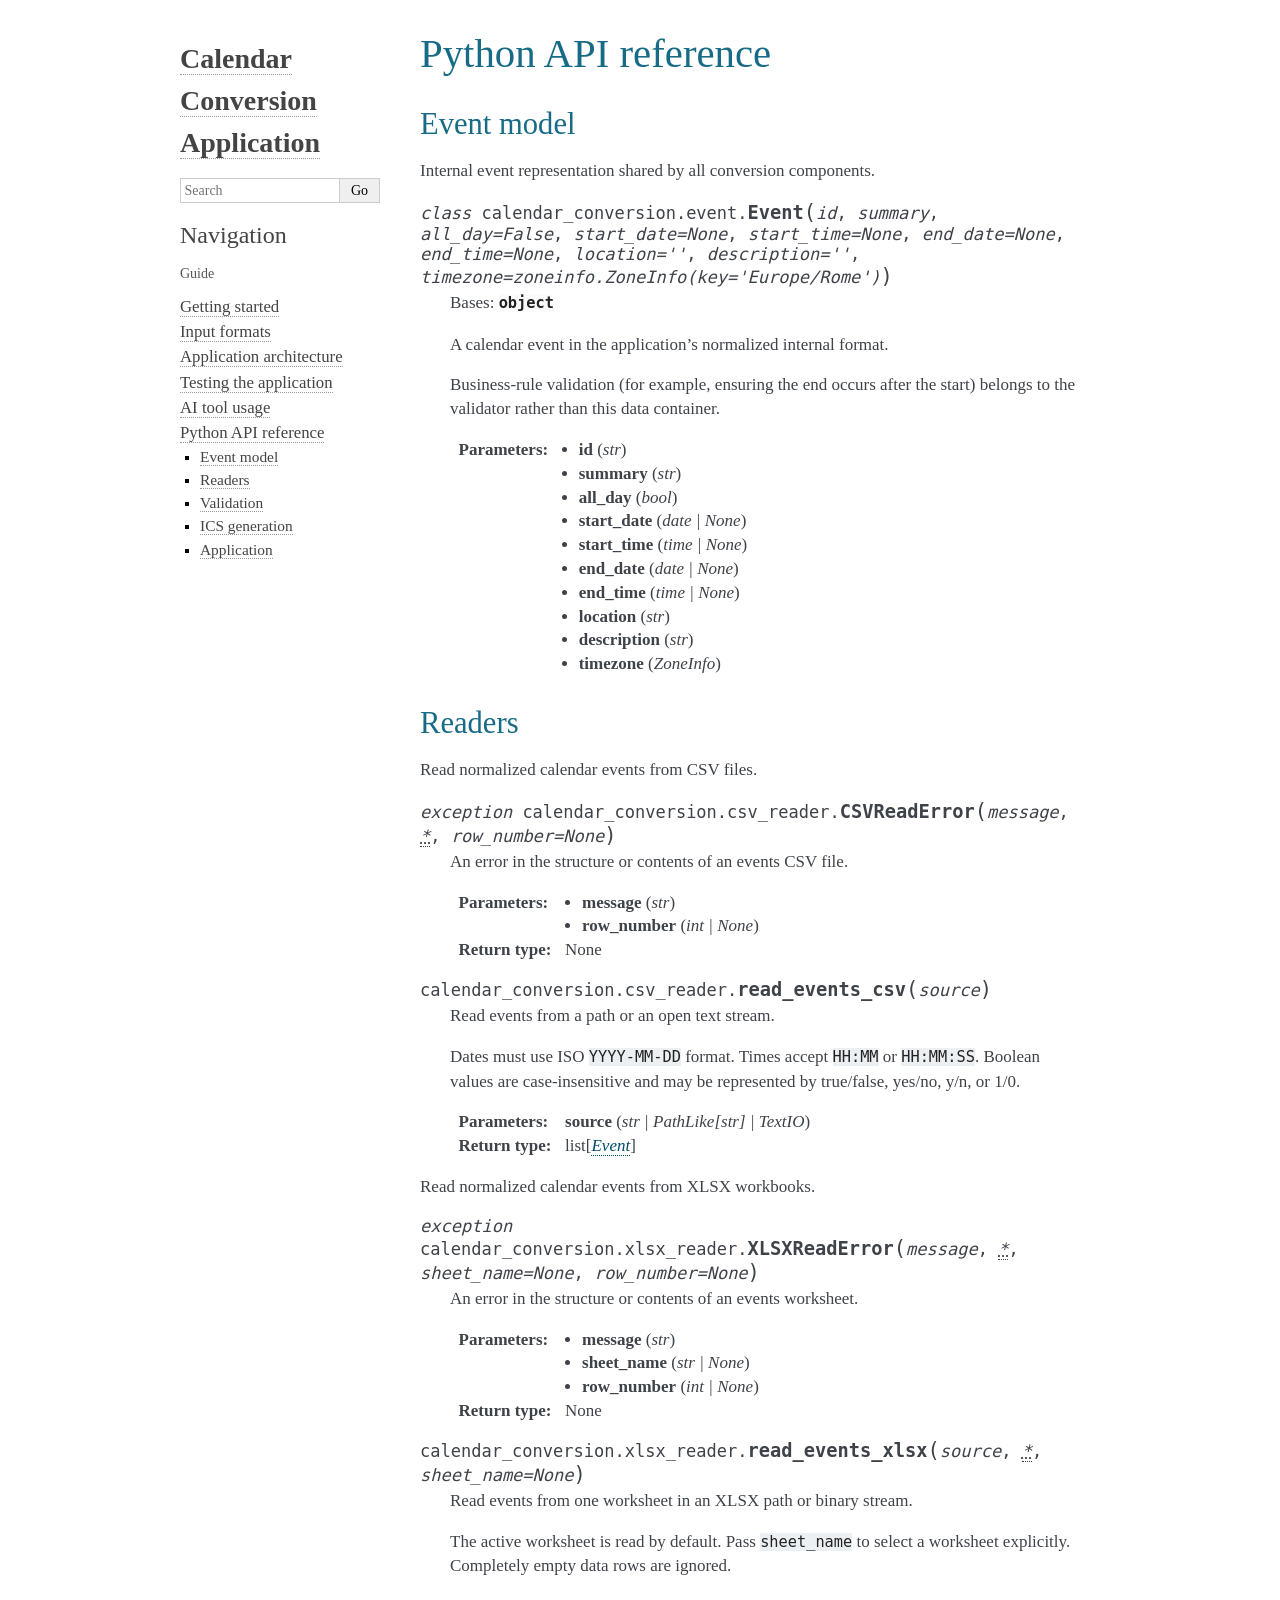
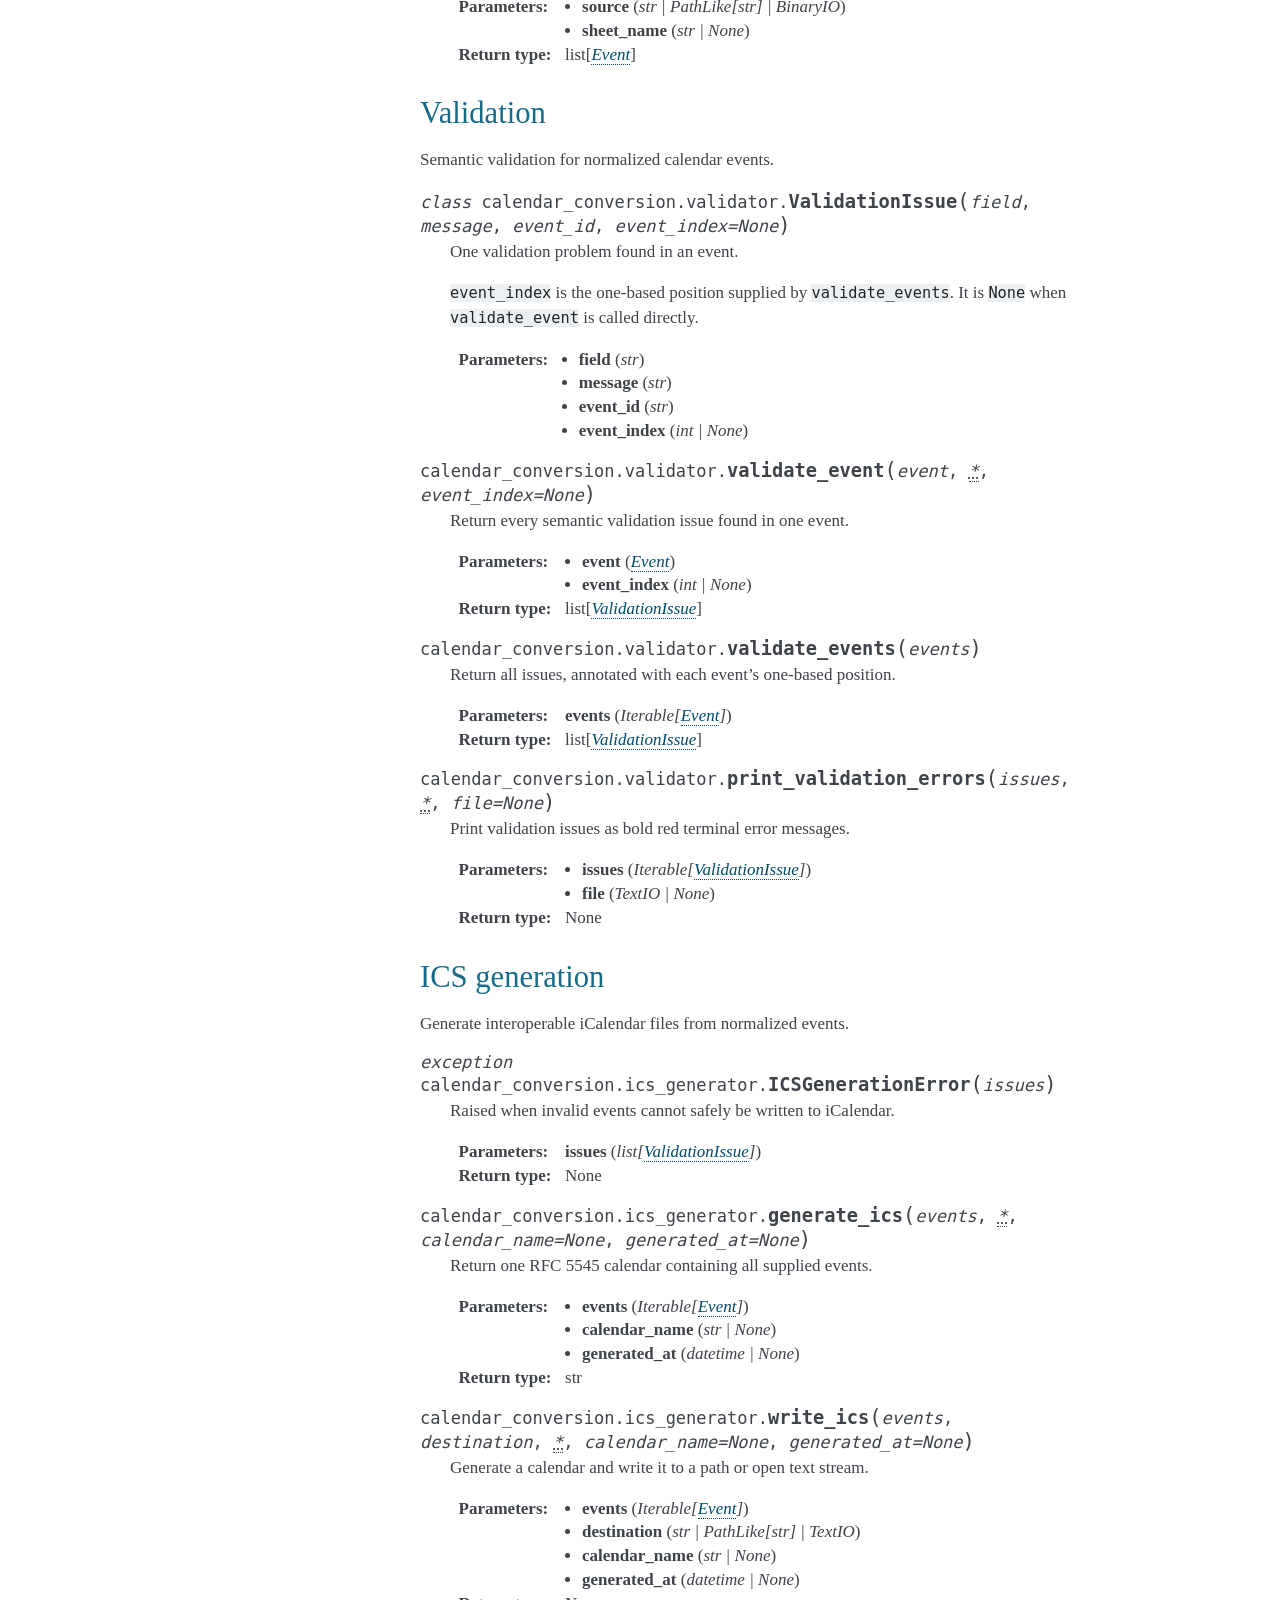
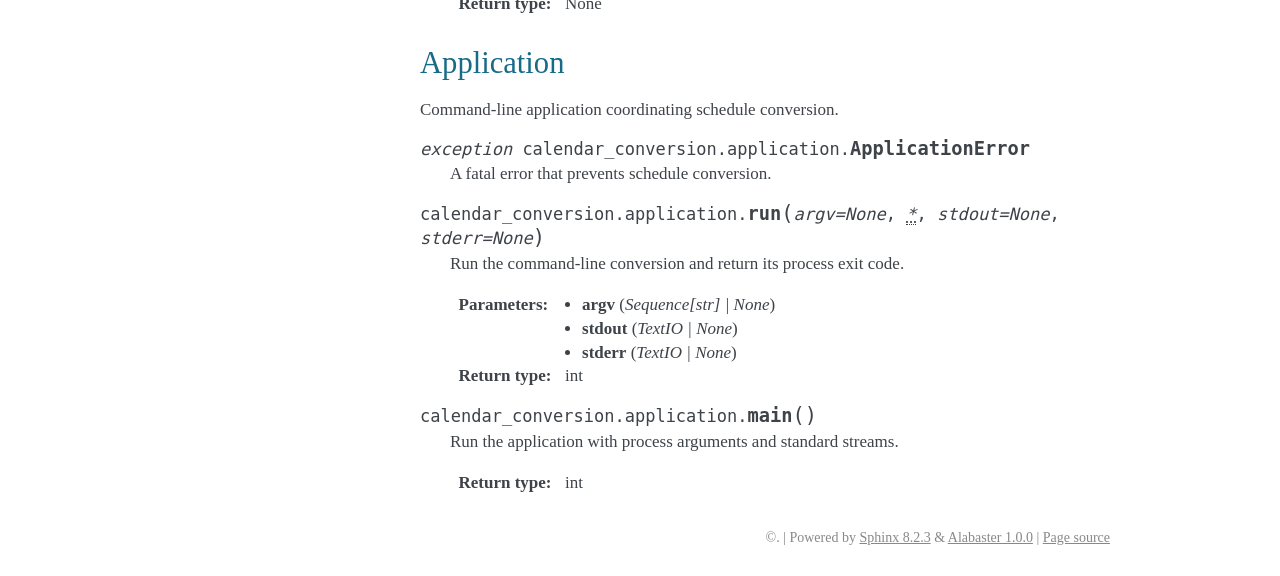
==== docs/api.html @ 34a2f205 "Modified documentation destination" ====
<!DOCTYPE html>

<html lang="en" data-content_root="./">
  <head>
    <meta charset="utf-8" />
    <meta name="viewport" content="width=device-width, initial-scale=1.0" /><meta name="viewport" content="width=device-width, initial-scale=1" />

    <title>Python API reference &#8212; Calendar Conversion Application documentation</title>
    <link rel="stylesheet" type="text/css" href="_static/pygments.css?v=5ecbeea2" />
    <link rel="stylesheet" type="text/css" href="_static/basic.css?v=b08954a9" />
    <link rel="stylesheet" type="text/css" href="_static/alabaster.css?v=27fed22d" />
    <link rel="stylesheet" type="text/css" href="_static/custom.css?v=a40e8749" />
    <script src="_static/documentation_options.js?v=01f34227"></script>
    <script src="_static/doctools.js?v=9bcbadda"></script>
    <script src="_static/sphinx_highlight.js?v=dc90522c"></script>
    <link rel="index" title="Index" href="genindex.html" />
    <link rel="search" title="Search" href="search.html" />
    <link rel="prev" title="AI tool usage" href="ai-usage.html" />
   
  <link rel="stylesheet" href="_static/custom.css" type="text/css" />
  

  
  

  </head><body>
  

    <div class="document">
      <div class="documentwrapper">
        <div class="bodywrapper">
          

          <div class="body" role="main">
            
  <section id="python-api-reference">
<h1>Python API reference<a class="headerlink" href="#python-api-reference" title="Link to this heading">¶</a></h1>
<section id="module-calendar_conversion.event">
<span id="event-model"></span><h2>Event model<a class="headerlink" href="#module-calendar_conversion.event" title="Link to this heading">¶</a></h2>
<p>Internal event representation shared by all conversion components.</p>
<dl class="py class">
<dt class="sig sig-object py" id="calendar_conversion.event.Event">
<em class="property"><span class="k"><span class="pre">class</span></span><span class="w"> </span></em><span class="sig-prename descclassname"><span class="pre">calendar_conversion.event.</span></span><span class="sig-name descname"><span class="pre">Event</span></span><span class="sig-paren">(</span><em class="sig-param"><span class="n"><span class="pre">id</span></span></em>, <em class="sig-param"><span class="n"><span class="pre">summary</span></span></em>, <em class="sig-param"><span class="n"><span class="pre">all_day</span></span><span class="o"><span class="pre">=</span></span><span class="default_value"><span class="pre">False</span></span></em>, <em class="sig-param"><span class="n"><span class="pre">start_date</span></span><span class="o"><span class="pre">=</span></span><span class="default_value"><span class="pre">None</span></span></em>, <em class="sig-param"><span class="n"><span class="pre">start_time</span></span><span class="o"><span class="pre">=</span></span><span class="default_value"><span class="pre">None</span></span></em>, <em class="sig-param"><span class="n"><span class="pre">end_date</span></span><span class="o"><span class="pre">=</span></span><span class="default_value"><span class="pre">None</span></span></em>, <em class="sig-param"><span class="n"><span class="pre">end_time</span></span><span class="o"><span class="pre">=</span></span><span class="default_value"><span class="pre">None</span></span></em>, <em class="sig-param"><span class="n"><span class="pre">location</span></span><span class="o"><span class="pre">=</span></span><span class="default_value"><span class="pre">''</span></span></em>, <em class="sig-param"><span class="n"><span class="pre">description</span></span><span class="o"><span class="pre">=</span></span><span class="default_value"><span class="pre">''</span></span></em>, <em class="sig-param"><span class="n"><span class="pre">timezone</span></span><span class="o"><span class="pre">=</span></span><span class="default_value"><span class="pre">zoneinfo.ZoneInfo(key='Europe/Rome')</span></span></em><span class="sig-paren">)</span><a class="headerlink" href="#calendar_conversion.event.Event" title="Link to this definition">¶</a></dt>
<dd><p>Bases: <code class="xref py py-class docutils literal notranslate"><span class="pre">object</span></code></p>
<p>A calendar event in the application’s normalized internal format.</p>
<p>Business-rule validation (for example, ensuring the end occurs after the
start) belongs to the validator rather than this data container.</p>
<dl class="field-list simple">
<dt class="field-odd">Parameters<span class="colon">:</span></dt>
<dd class="field-odd"><ul class="simple">
<li><p><strong>id</strong> (<em>str</em>)</p></li>
<li><p><strong>summary</strong> (<em>str</em>)</p></li>
<li><p><strong>all_day</strong> (<em>bool</em>)</p></li>
<li><p><strong>start_date</strong> (<em>date</em><em> | </em><em>None</em>)</p></li>
<li><p><strong>start_time</strong> (<em>time</em><em> | </em><em>None</em>)</p></li>
<li><p><strong>end_date</strong> (<em>date</em><em> | </em><em>None</em>)</p></li>
<li><p><strong>end_time</strong> (<em>time</em><em> | </em><em>None</em>)</p></li>
<li><p><strong>location</strong> (<em>str</em>)</p></li>
<li><p><strong>description</strong> (<em>str</em>)</p></li>
<li><p><strong>timezone</strong> (<em>ZoneInfo</em>)</p></li>
</ul>
</dd>
</dl>
</dd></dl>

</section>
<section id="module-calendar_conversion.csv_reader">
<span id="readers"></span><h2>Readers<a class="headerlink" href="#module-calendar_conversion.csv_reader" title="Link to this heading">¶</a></h2>
<p>Read normalized calendar events from CSV files.</p>
<dl class="py exception">
<dt class="sig sig-object py" id="calendar_conversion.csv_reader.CSVReadError">
<em class="property"><span class="k"><span class="pre">exception</span></span><span class="w"> </span></em><span class="sig-prename descclassname"><span class="pre">calendar_conversion.csv_reader.</span></span><span class="sig-name descname"><span class="pre">CSVReadError</span></span><span class="sig-paren">(</span><em class="sig-param"><span class="n"><span class="pre">message</span></span></em>, <em class="sig-param"><span class="keyword-only-separator o"><abbr title="Keyword-only parameters separator (PEP 3102)"><span class="pre">*</span></abbr></span></em>, <em class="sig-param"><span class="n"><span class="pre">row_number</span></span><span class="o"><span class="pre">=</span></span><span class="default_value"><span class="pre">None</span></span></em><span class="sig-paren">)</span><a class="headerlink" href="#calendar_conversion.csv_reader.CSVReadError" title="Link to this definition">¶</a></dt>
<dd><p>An error in the structure or contents of an events CSV file.</p>
<dl class="field-list simple">
<dt class="field-odd">Parameters<span class="colon">:</span></dt>
<dd class="field-odd"><ul class="simple">
<li><p><strong>message</strong> (<em>str</em>)</p></li>
<li><p><strong>row_number</strong> (<em>int</em><em> | </em><em>None</em>)</p></li>
</ul>
</dd>
<dt class="field-even">Return type<span class="colon">:</span></dt>
<dd class="field-even"><p>None</p>
</dd>
</dl>
</dd></dl>

<dl class="py function">
<dt class="sig sig-object py" id="calendar_conversion.csv_reader.read_events_csv">
<span class="sig-prename descclassname"><span class="pre">calendar_conversion.csv_reader.</span></span><span class="sig-name descname"><span class="pre">read_events_csv</span></span><span class="sig-paren">(</span><em class="sig-param"><span class="n"><span class="pre">source</span></span></em><span class="sig-paren">)</span><a class="headerlink" href="#calendar_conversion.csv_reader.read_events_csv" title="Link to this definition">¶</a></dt>
<dd><p>Read events from a path or an open text stream.</p>
<p>Dates must use ISO <code class="docutils literal notranslate"><span class="pre">YYYY-MM-DD</span></code> format. Times accept <code class="docutils literal notranslate"><span class="pre">HH:MM</span></code> or
<code class="docutils literal notranslate"><span class="pre">HH:MM:SS</span></code>. Boolean values are case-insensitive and may be represented
by true/false, yes/no, y/n, or 1/0.</p>
<dl class="field-list simple">
<dt class="field-odd">Parameters<span class="colon">:</span></dt>
<dd class="field-odd"><p><strong>source</strong> (<em>str</em><em> | </em><em>PathLike</em><em>[</em><em>str</em><em>] </em><em>| </em><em>TextIO</em>)</p>
</dd>
<dt class="field-even">Return type<span class="colon">:</span></dt>
<dd class="field-even"><p>list[<a class="reference internal" href="#calendar_conversion.event.Event" title="calendar_conversion.event.Event"><em>Event</em></a>]</p>
</dd>
</dl>
</dd></dl>

<p id="module-calendar_conversion.xlsx_reader">Read normalized calendar events from XLSX workbooks.</p>
<dl class="py exception">
<dt class="sig sig-object py" id="calendar_conversion.xlsx_reader.XLSXReadError">
<em class="property"><span class="k"><span class="pre">exception</span></span><span class="w"> </span></em><span class="sig-prename descclassname"><span class="pre">calendar_conversion.xlsx_reader.</span></span><span class="sig-name descname"><span class="pre">XLSXReadError</span></span><span class="sig-paren">(</span><em class="sig-param"><span class="n"><span class="pre">message</span></span></em>, <em class="sig-param"><span class="keyword-only-separator o"><abbr title="Keyword-only parameters separator (PEP 3102)"><span class="pre">*</span></abbr></span></em>, <em class="sig-param"><span class="n"><span class="pre">sheet_name</span></span><span class="o"><span class="pre">=</span></span><span class="default_value"><span class="pre">None</span></span></em>, <em class="sig-param"><span class="n"><span class="pre">row_number</span></span><span class="o"><span class="pre">=</span></span><span class="default_value"><span class="pre">None</span></span></em><span class="sig-paren">)</span><a class="headerlink" href="#calendar_conversion.xlsx_reader.XLSXReadError" title="Link to this definition">¶</a></dt>
<dd><p>An error in the structure or contents of an events worksheet.</p>
<dl class="field-list simple">
<dt class="field-odd">Parameters<span class="colon">:</span></dt>
<dd class="field-odd"><ul class="simple">
<li><p><strong>message</strong> (<em>str</em>)</p></li>
<li><p><strong>sheet_name</strong> (<em>str</em><em> | </em><em>None</em>)</p></li>
<li><p><strong>row_number</strong> (<em>int</em><em> | </em><em>None</em>)</p></li>
</ul>
</dd>
<dt class="field-even">Return type<span class="colon">:</span></dt>
<dd class="field-even"><p>None</p>
</dd>
</dl>
</dd></dl>

<dl class="py function">
<dt class="sig sig-object py" id="calendar_conversion.xlsx_reader.read_events_xlsx">
<span class="sig-prename descclassname"><span class="pre">calendar_conversion.xlsx_reader.</span></span><span class="sig-name descname"><span class="pre">read_events_xlsx</span></span><span class="sig-paren">(</span><em class="sig-param"><span class="n"><span class="pre">source</span></span></em>, <em class="sig-param"><span class="keyword-only-separator o"><abbr title="Keyword-only parameters separator (PEP 3102)"><span class="pre">*</span></abbr></span></em>, <em class="sig-param"><span class="n"><span class="pre">sheet_name</span></span><span class="o"><span class="pre">=</span></span><span class="default_value"><span class="pre">None</span></span></em><span class="sig-paren">)</span><a class="headerlink" href="#calendar_conversion.xlsx_reader.read_events_xlsx" title="Link to this definition">¶</a></dt>
<dd><p>Read events from one worksheet in an XLSX path or binary stream.</p>
<p>The active worksheet is read by default. Pass <code class="docutils literal notranslate"><span class="pre">sheet_name</span></code> to select a
worksheet explicitly. Completely empty data rows are ignored.</p>
<dl class="field-list simple">
<dt class="field-odd">Parameters<span class="colon">:</span></dt>
<dd class="field-odd"><ul class="simple">
<li><p><strong>source</strong> (<em>str</em><em> | </em><em>PathLike</em><em>[</em><em>str</em><em>] </em><em>| </em><em>BinaryIO</em>)</p></li>
<li><p><strong>sheet_name</strong> (<em>str</em><em> | </em><em>None</em>)</p></li>
</ul>
</dd>
<dt class="field-even">Return type<span class="colon">:</span></dt>
<dd class="field-even"><p>list[<a class="reference internal" href="#calendar_conversion.event.Event" title="calendar_conversion.event.Event"><em>Event</em></a>]</p>
</dd>
</dl>
</dd></dl>

</section>
<section id="module-calendar_conversion.validator">
<span id="validation"></span><h2>Validation<a class="headerlink" href="#module-calendar_conversion.validator" title="Link to this heading">¶</a></h2>
<p>Semantic validation for normalized calendar events.</p>
<dl class="py class">
<dt class="sig sig-object py" id="calendar_conversion.validator.ValidationIssue">
<em class="property"><span class="k"><span class="pre">class</span></span><span class="w"> </span></em><span class="sig-prename descclassname"><span class="pre">calendar_conversion.validator.</span></span><span class="sig-name descname"><span class="pre">ValidationIssue</span></span><span class="sig-paren">(</span><em class="sig-param"><span class="n"><span class="pre">field</span></span></em>, <em class="sig-param"><span class="n"><span class="pre">message</span></span></em>, <em class="sig-param"><span class="n"><span class="pre">event_id</span></span></em>, <em class="sig-param"><span class="n"><span class="pre">event_index</span></span><span class="o"><span class="pre">=</span></span><span class="default_value"><span class="pre">None</span></span></em><span class="sig-paren">)</span><a class="headerlink" href="#calendar_conversion.validator.ValidationIssue" title="Link to this definition">¶</a></dt>
<dd><p>One validation problem found in an event.</p>
<p><code class="docutils literal notranslate"><span class="pre">event_index</span></code> is the one-based position supplied by <code class="docutils literal notranslate"><span class="pre">validate_events</span></code>.
It is <code class="docutils literal notranslate"><span class="pre">None</span></code> when <code class="docutils literal notranslate"><span class="pre">validate_event</span></code> is called directly.</p>
<dl class="field-list simple">
<dt class="field-odd">Parameters<span class="colon">:</span></dt>
<dd class="field-odd"><ul class="simple">
<li><p><strong>field</strong> (<em>str</em>)</p></li>
<li><p><strong>message</strong> (<em>str</em>)</p></li>
<li><p><strong>event_id</strong> (<em>str</em>)</p></li>
<li><p><strong>event_index</strong> (<em>int</em><em> | </em><em>None</em>)</p></li>
</ul>
</dd>
</dl>
</dd></dl>

<dl class="py function">
<dt class="sig sig-object py" id="calendar_conversion.validator.validate_event">
<span class="sig-prename descclassname"><span class="pre">calendar_conversion.validator.</span></span><span class="sig-name descname"><span class="pre">validate_event</span></span><span class="sig-paren">(</span><em class="sig-param"><span class="n"><span class="pre">event</span></span></em>, <em class="sig-param"><span class="keyword-only-separator o"><abbr title="Keyword-only parameters separator (PEP 3102)"><span class="pre">*</span></abbr></span></em>, <em class="sig-param"><span class="n"><span class="pre">event_index</span></span><span class="o"><span class="pre">=</span></span><span class="default_value"><span class="pre">None</span></span></em><span class="sig-paren">)</span><a class="headerlink" href="#calendar_conversion.validator.validate_event" title="Link to this definition">¶</a></dt>
<dd><p>Return every semantic validation issue found in one event.</p>
<dl class="field-list simple">
<dt class="field-odd">Parameters<span class="colon">:</span></dt>
<dd class="field-odd"><ul class="simple">
<li><p><strong>event</strong> (<a class="reference internal" href="#calendar_conversion.event.Event" title="calendar_conversion.event.Event"><em>Event</em></a>)</p></li>
<li><p><strong>event_index</strong> (<em>int</em><em> | </em><em>None</em>)</p></li>
</ul>
</dd>
<dt class="field-even">Return type<span class="colon">:</span></dt>
<dd class="field-even"><p>list[<a class="reference internal" href="#calendar_conversion.validator.ValidationIssue" title="calendar_conversion.validator.ValidationIssue"><em>ValidationIssue</em></a>]</p>
</dd>
</dl>
</dd></dl>

<dl class="py function">
<dt class="sig sig-object py" id="calendar_conversion.validator.validate_events">
<span class="sig-prename descclassname"><span class="pre">calendar_conversion.validator.</span></span><span class="sig-name descname"><span class="pre">validate_events</span></span><span class="sig-paren">(</span><em class="sig-param"><span class="n"><span class="pre">events</span></span></em><span class="sig-paren">)</span><a class="headerlink" href="#calendar_conversion.validator.validate_events" title="Link to this definition">¶</a></dt>
<dd><p>Return all issues, annotated with each event’s one-based position.</p>
<dl class="field-list simple">
<dt class="field-odd">Parameters<span class="colon">:</span></dt>
<dd class="field-odd"><p><strong>events</strong> (<em>Iterable</em><em>[</em><a class="reference internal" href="#calendar_conversion.event.Event" title="calendar_conversion.event.Event"><em>Event</em></a><em>]</em>)</p>
</dd>
<dt class="field-even">Return type<span class="colon">:</span></dt>
<dd class="field-even"><p>list[<a class="reference internal" href="#calendar_conversion.validator.ValidationIssue" title="calendar_conversion.validator.ValidationIssue"><em>ValidationIssue</em></a>]</p>
</dd>
</dl>
</dd></dl>

<dl class="py function">
<dt class="sig sig-object py" id="calendar_conversion.validator.print_validation_errors">
<span class="sig-prename descclassname"><span class="pre">calendar_conversion.validator.</span></span><span class="sig-name descname"><span class="pre">print_validation_errors</span></span><span class="sig-paren">(</span><em class="sig-param"><span class="n"><span class="pre">issues</span></span></em>, <em class="sig-param"><span class="keyword-only-separator o"><abbr title="Keyword-only parameters separator (PEP 3102)"><span class="pre">*</span></abbr></span></em>, <em class="sig-param"><span class="n"><span class="pre">file</span></span><span class="o"><span class="pre">=</span></span><span class="default_value"><span class="pre">None</span></span></em><span class="sig-paren">)</span><a class="headerlink" href="#calendar_conversion.validator.print_validation_errors" title="Link to this definition">¶</a></dt>
<dd><p>Print validation issues as bold red terminal error messages.</p>
<dl class="field-list simple">
<dt class="field-odd">Parameters<span class="colon">:</span></dt>
<dd class="field-odd"><ul class="simple">
<li><p><strong>issues</strong> (<em>Iterable</em><em>[</em><a class="reference internal" href="#calendar_conversion.validator.ValidationIssue" title="calendar_conversion.validator.ValidationIssue"><em>ValidationIssue</em></a><em>]</em>)</p></li>
<li><p><strong>file</strong> (<em>TextIO</em><em> | </em><em>None</em>)</p></li>
</ul>
</dd>
<dt class="field-even">Return type<span class="colon">:</span></dt>
<dd class="field-even"><p>None</p>
</dd>
</dl>
</dd></dl>

</section>
<section id="module-calendar_conversion.ics_generator">
<span id="ics-generation"></span><h2>ICS generation<a class="headerlink" href="#module-calendar_conversion.ics_generator" title="Link to this heading">¶</a></h2>
<p>Generate interoperable iCalendar files from normalized events.</p>
<dl class="py exception">
<dt class="sig sig-object py" id="calendar_conversion.ics_generator.ICSGenerationError">
<em class="property"><span class="k"><span class="pre">exception</span></span><span class="w"> </span></em><span class="sig-prename descclassname"><span class="pre">calendar_conversion.ics_generator.</span></span><span class="sig-name descname"><span class="pre">ICSGenerationError</span></span><span class="sig-paren">(</span><em class="sig-param"><span class="n"><span class="pre">issues</span></span></em><span class="sig-paren">)</span><a class="headerlink" href="#calendar_conversion.ics_generator.ICSGenerationError" title="Link to this definition">¶</a></dt>
<dd><p>Raised when invalid events cannot safely be written to iCalendar.</p>
<dl class="field-list simple">
<dt class="field-odd">Parameters<span class="colon">:</span></dt>
<dd class="field-odd"><p><strong>issues</strong> (<em>list</em><em>[</em><a class="reference internal" href="#calendar_conversion.validator.ValidationIssue" title="calendar_conversion.validator.ValidationIssue"><em>ValidationIssue</em></a><em>]</em>)</p>
</dd>
<dt class="field-even">Return type<span class="colon">:</span></dt>
<dd class="field-even"><p>None</p>
</dd>
</dl>
</dd></dl>

<dl class="py function">
<dt class="sig sig-object py" id="calendar_conversion.ics_generator.generate_ics">
<span class="sig-prename descclassname"><span class="pre">calendar_conversion.ics_generator.</span></span><span class="sig-name descname"><span class="pre">generate_ics</span></span><span class="sig-paren">(</span><em class="sig-param"><span class="n"><span class="pre">events</span></span></em>, <em class="sig-param"><span class="keyword-only-separator o"><abbr title="Keyword-only parameters separator (PEP 3102)"><span class="pre">*</span></abbr></span></em>, <em class="sig-param"><span class="n"><span class="pre">calendar_name</span></span><span class="o"><span class="pre">=</span></span><span class="default_value"><span class="pre">None</span></span></em>, <em class="sig-param"><span class="n"><span class="pre">generated_at</span></span><span class="o"><span class="pre">=</span></span><span class="default_value"><span class="pre">None</span></span></em><span class="sig-paren">)</span><a class="headerlink" href="#calendar_conversion.ics_generator.generate_ics" title="Link to this definition">¶</a></dt>
<dd><p>Return one RFC 5545 calendar containing all supplied events.</p>
<dl class="field-list simple">
<dt class="field-odd">Parameters<span class="colon">:</span></dt>
<dd class="field-odd"><ul class="simple">
<li><p><strong>events</strong> (<em>Iterable</em><em>[</em><a class="reference internal" href="#calendar_conversion.event.Event" title="calendar_conversion.event.Event"><em>Event</em></a><em>]</em>)</p></li>
<li><p><strong>calendar_name</strong> (<em>str</em><em> | </em><em>None</em>)</p></li>
<li><p><strong>generated_at</strong> (<em>datetime</em><em> | </em><em>None</em>)</p></li>
</ul>
</dd>
<dt class="field-even">Return type<span class="colon">:</span></dt>
<dd class="field-even"><p>str</p>
</dd>
</dl>
</dd></dl>

<dl class="py function">
<dt class="sig sig-object py" id="calendar_conversion.ics_generator.write_ics">
<span class="sig-prename descclassname"><span class="pre">calendar_conversion.ics_generator.</span></span><span class="sig-name descname"><span class="pre">write_ics</span></span><span class="sig-paren">(</span><em class="sig-param"><span class="n"><span class="pre">events</span></span></em>, <em class="sig-param"><span class="n"><span class="pre">destination</span></span></em>, <em class="sig-param"><span class="keyword-only-separator o"><abbr title="Keyword-only parameters separator (PEP 3102)"><span class="pre">*</span></abbr></span></em>, <em class="sig-param"><span class="n"><span class="pre">calendar_name</span></span><span class="o"><span class="pre">=</span></span><span class="default_value"><span class="pre">None</span></span></em>, <em class="sig-param"><span class="n"><span class="pre">generated_at</span></span><span class="o"><span class="pre">=</span></span><span class="default_value"><span class="pre">None</span></span></em><span class="sig-paren">)</span><a class="headerlink" href="#calendar_conversion.ics_generator.write_ics" title="Link to this definition">¶</a></dt>
<dd><p>Generate a calendar and write it to a path or open text stream.</p>
<dl class="field-list simple">
<dt class="field-odd">Parameters<span class="colon">:</span></dt>
<dd class="field-odd"><ul class="simple">
<li><p><strong>events</strong> (<em>Iterable</em><em>[</em><a class="reference internal" href="#calendar_conversion.event.Event" title="calendar_conversion.event.Event"><em>Event</em></a><em>]</em>)</p></li>
<li><p><strong>destination</strong> (<em>str</em><em> | </em><em>PathLike</em><em>[</em><em>str</em><em>] </em><em>| </em><em>TextIO</em>)</p></li>
<li><p><strong>calendar_name</strong> (<em>str</em><em> | </em><em>None</em>)</p></li>
<li><p><strong>generated_at</strong> (<em>datetime</em><em> | </em><em>None</em>)</p></li>
</ul>
</dd>
<dt class="field-even">Return type<span class="colon">:</span></dt>
<dd class="field-even"><p>None</p>
</dd>
</dl>
</dd></dl>

</section>
<section id="module-calendar_conversion.application">
<span id="application"></span><h2>Application<a class="headerlink" href="#module-calendar_conversion.application" title="Link to this heading">¶</a></h2>
<p>Command-line application coordinating schedule conversion.</p>
<dl class="py exception">
<dt class="sig sig-object py" id="calendar_conversion.application.ApplicationError">
<em class="property"><span class="k"><span class="pre">exception</span></span><span class="w"> </span></em><span class="sig-prename descclassname"><span class="pre">calendar_conversion.application.</span></span><span class="sig-name descname"><span class="pre">ApplicationError</span></span><a class="headerlink" href="#calendar_conversion.application.ApplicationError" title="Link to this definition">¶</a></dt>
<dd><p>A fatal error that prevents schedule conversion.</p>
</dd></dl>

<dl class="py function">
<dt class="sig sig-object py" id="calendar_conversion.application.run">
<span class="sig-prename descclassname"><span class="pre">calendar_conversion.application.</span></span><span class="sig-name descname"><span class="pre">run</span></span><span class="sig-paren">(</span><em class="sig-param"><span class="n"><span class="pre">argv</span></span><span class="o"><span class="pre">=</span></span><span class="default_value"><span class="pre">None</span></span></em>, <em class="sig-param"><span class="keyword-only-separator o"><abbr title="Keyword-only parameters separator (PEP 3102)"><span class="pre">*</span></abbr></span></em>, <em class="sig-param"><span class="n"><span class="pre">stdout</span></span><span class="o"><span class="pre">=</span></span><span class="default_value"><span class="pre">None</span></span></em>, <em class="sig-param"><span class="n"><span class="pre">stderr</span></span><span class="o"><span class="pre">=</span></span><span class="default_value"><span class="pre">None</span></span></em><span class="sig-paren">)</span><a class="headerlink" href="#calendar_conversion.application.run" title="Link to this definition">¶</a></dt>
<dd><p>Run the command-line conversion and return its process exit code.</p>
<dl class="field-list simple">
<dt class="field-odd">Parameters<span class="colon">:</span></dt>
<dd class="field-odd"><ul class="simple">
<li><p><strong>argv</strong> (<em>Sequence</em><em>[</em><em>str</em><em>] </em><em>| </em><em>None</em>)</p></li>
<li><p><strong>stdout</strong> (<em>TextIO</em><em> | </em><em>None</em>)</p></li>
<li><p><strong>stderr</strong> (<em>TextIO</em><em> | </em><em>None</em>)</p></li>
</ul>
</dd>
<dt class="field-even">Return type<span class="colon">:</span></dt>
<dd class="field-even"><p>int</p>
</dd>
</dl>
</dd></dl>

<dl class="py function">
<dt class="sig sig-object py" id="calendar_conversion.application.main">
<span class="sig-prename descclassname"><span class="pre">calendar_conversion.application.</span></span><span class="sig-name descname"><span class="pre">main</span></span><span class="sig-paren">(</span><span class="sig-paren">)</span><a class="headerlink" href="#calendar_conversion.application.main" title="Link to this definition">¶</a></dt>
<dd><p>Run the application with process arguments and standard streams.</p>
<dl class="field-list simple">
<dt class="field-odd">Return type<span class="colon">:</span></dt>
<dd class="field-odd"><p>int</p>
</dd>
</dl>
</dd></dl>

</section>
</section>


          </div>
          
        </div>
      </div>
      <div class="sphinxsidebar" role="navigation" aria-label="Main">
        <div class="sphinxsidebarwrapper">
<h1 class="logo"><a href="index.html">Calendar Conversion Application</a></h1>









<search id="searchbox" style="display: none" role="search">
    <div class="searchformwrapper">
    <form class="search" action="search.html" method="get">
      <input type="text" name="q" aria-labelledby="searchlabel" autocomplete="off" autocorrect="off" autocapitalize="off" spellcheck="false" placeholder="Search"/>
      <input type="submit" value="Go" />
    </form>
    </div>
</search>
<script>document.getElementById('searchbox').style.display = "block"</script><h3>Navigation</h3>
<p class="caption" role="heading"><span class="caption-text">Guide</span></p>
<ul class="current">
<li class="toctree-l1"><a class="reference internal" href="getting-started.html">Getting started</a></li>
<li class="toctree-l1"><a class="reference internal" href="input-format.html">Input formats</a></li>
<li class="toctree-l1"><a class="reference internal" href="architecture.html">Application architecture</a></li>
<li class="toctree-l1"><a class="reference internal" href="testing.html">Testing the application</a></li>
<li class="toctree-l1"><a class="reference internal" href="ai-usage.html">AI tool usage</a></li>
<li class="toctree-l1 current"><a class="current reference internal" href="#">Python API reference</a><ul>
<li class="toctree-l2"><a class="reference internal" href="#module-calendar_conversion.event">Event model</a></li>
<li class="toctree-l2"><a class="reference internal" href="#module-calendar_conversion.csv_reader">Readers</a></li>
<li class="toctree-l2"><a class="reference internal" href="#module-calendar_conversion.validator">Validation</a></li>
<li class="toctree-l2"><a class="reference internal" href="#module-calendar_conversion.ics_generator">ICS generation</a></li>
<li class="toctree-l2"><a class="reference internal" href="#module-calendar_conversion.application">Application</a></li>
</ul>
</li>
</ul>

<div class="relations">
<h3>Related Topics</h3>
<ul>
  <li><a href="index.html">Documentation overview</a><ul>
      <li>Previous: <a href="ai-usage.html" title="previous chapter">AI tool usage</a></li>
  </ul></li>
</ul>
</div>








        </div>
      </div>
      <div class="clearer"></div>
    </div>
    <div class="footer">
      &#169;.
      
      |
      Powered by <a href="https://www.sphinx-doc.org/">Sphinx 8.2.3</a>
      &amp; <a href="https://alabaster.readthedocs.io">Alabaster 1.0.0</a>
      
      |
      <a href="_sources/api.rst.txt"
          rel="nofollow">Page source</a>
    </div>

    

    
  </body>
</html>
---- docs/_static/pygments.css ----
pre { line-height: 125%; }
td.linenos .normal { color: inherit; background-color: transparent; padding-left: 5px; padding-right: 5px; }
span.linenos { color: inherit; background-color: transparent; padding-left: 5px; padding-right: 5px; }
td.linenos .special { color: #000000; background-color: #ffffc0; padding-left: 5px; padding-right: 5px; }
span.linenos.special { color: #000000; background-color: #ffffc0; padding-left: 5px; padding-right: 5px; }
.highlight .hll { background-color: #ffffcc }
.highlight { background: #f8f8f8; }
.highlight .c { color: #8F5902; font-style: italic } /* Comment */
.highlight .err { color: #A40000; border: 1px solid #EF2929 } /* Error */
.highlight .g { color: #000 } /* Generic */
.highlight .k { color: #004461; font-weight: bold } /* Keyword */
.highlight .l { color: #000 } /* Literal */
.highlight .n { color: #000 } /* Name */
.highlight .o { color: #582800 } /* Operator */
.highlight .x { color: #000 } /* Other */
.highlight .p { color: #000; font-weight: bold } /* Punctuation */
.highlight .ch { color: #8F5902; font-style: italic } /* Comment.Hashbang */
.highlight .cm { color: #8F5902; font-style: italic } /* Comment.Multiline */
.highlight .cp { color: #8F5902 } /* Comment.Preproc */
.highlight .cpf { color: #8F5902; font-style: italic } /* Comment.PreprocFile */
.highlight .c1 { color: #8F5902; font-style: italic } /* Comment.Single */
.highlight .cs { color: #8F5902; font-style: italic } /* Comment.Special */
.highlight .gd { color: #A40000 } /* Generic.Deleted */
.highlight .ge { color: #000; font-style: italic } /* Generic.Emph */
.highlight .ges { color: #000 } /* Generic.EmphStrong */
.highlight .gr { color: #EF2929 } /* Generic.Error */
.highlight .gh { color: #000080; font-weight: bold } /* Generic.Heading */
.highlight .gi { color: #00A000 } /* Generic.Inserted */
.highlight .go { color: #888 } /* Generic.Output */
.highlight .gp { color: #745334 } /* Generic.Prompt */
.highlight .gs { color: #000; font-weight: bold } /* Generic.Strong */
.highlight .gu { color: #800080; font-weight: bold } /* Generic.Subheading */
.highlight .gt { color: #A40000; font-weight: bold } /* Generic.Traceback */
.highlight .kc { color: #004461; font-weight: bold } /* Keyword.Constant */
.highlight .kd { color: #004461; font-weight: bold } /* Keyword.Declaration */
.highlight .kn { color: #004461; font-weight: bold } /* Keyword.Namespace */
.highlight .kp { color: #004461; font-weight: bold } /* Keyword.Pseudo */
.highlight .kr { color: #004461; font-weight: bold } /* Keyword.Reserved */
.highlight .kt { color: #004461; font-weight: bold } /* Keyword.Type */
.highlight .ld { color: #000 } /* Literal.Date */
.highlight .m { color: #900 } /* Literal.Number */
.highlight .s { color: #4E9A06 } /* Literal.String */
.highlight .na { color: #C4A000 } /* Name.Attribute */
.highlight .nb { color: #004461 } /* Name.Builtin */
.highlight .nc { color: #000 } /* Name.Class */
.highlight .no { color: #000 } /* Name.Constant */
.highlight .nd { color: #888 } /* Name.Decorator */
.highlight .ni { color: #CE5C00 } /* Name.Entity */
.highlight .ne { color: #C00; font-weight: bold } /* Name.Exception */
.highlight .nf { color: #000 } /* Name.Function */
.highlight .nl { color: #F57900 } /* Name.Label */
.highlight .nn { color: #000 } /* Name.Namespace */
.highlight .nx { color: #000 } /* Name.Other */
.highlight .py { color: #000 } /* Name.Property */
.highlight .nt { color: #004461; font-weight: bold } /* Name.Tag */
.highlight .nv { color: #000 } /* Name.Variable */
.highlight .ow { color: #004461; font-weight: bold } /* Operator.Word */
.highlight .pm { color: #000; font-weight: bold } /* Punctuation.Marker */
.highlight .w { color: #F8F8F8 } /* Text.Whitespace */
.highlight .mb { color: #900 } /* Literal.Number.Bin */
.highlight .mf { color: #900 } /* Literal.Number.Float */
.highlight .mh { color: #900 } /* Literal.Number.Hex */
.highlight .mi { color: #900 } /* Literal.Number.Integer */
.highlight .mo { color: #900 } /* Literal.Number.Oct */
.highlight .sa { color: #4E9A06 } /* Literal.String.Affix */
.highlight .sb { color: #4E9A06 } /* Literal.String.Backtick */
.highlight .sc { color: #4E9A06 } /* Literal.String.Char */
.highlight .dl { color: #4E9A06 } /* Literal.String.Delimiter */
.highlight .sd { color: #8F5902; font-style: italic } /* Literal.String.Doc */
.highlight .s2 { color: #4E9A06 } /* Literal.String.Double */
.highlight .se { color: #4E9A06 } /* Literal.String.Escape */
.highlight .sh { color: #4E9A06 } /* Literal.String.Heredoc */
.highlight .si { color: #4E9A06 } /* Literal.String.Interpol */
.highlight .sx { color: #4E9A06 } /* Literal.String.Other */
.highlight .sr { color: #4E9A06 } /* Literal.String.Regex */
.highlight .s1 { color: #4E9A06 } /* Literal.String.Single */
.highlight .ss { color: #4E9A06 } /* Literal.String.Symbol */
.highlight .bp { color: #3465A4 } /* Name.Builtin.Pseudo */
.highlight .fm { color: #000 } /* Name.Function.Magic */
.highlight .vc { color: #000 } /* Name.Variable.Class */
.highlight .vg { color: #000 } /* Name.Variable.Global */
.highlight .vi { color: #000 } /* Name.Variable.Instance */
.highlight .vm { color: #000 } /* Name.Variable.Magic */
.highlight .il { color: #900 } /* Literal.Number.Integer.Long */
---- docs/_static/basic.css ----
/*
 * Sphinx stylesheet -- basic theme.
 */

/* -- main layout ----------------------------------------------------------- */

div.clearer {
    clear: both;
}

div.section::after {
    display: block;
    content: '';
    clear: left;
}

/* -- relbar ---------------------------------------------------------------- */

div.related {
    width: 100%;
    font-size: 90%;
}

div.related h3 {
    display: none;
}

div.related ul {
    margin: 0;
    padding: 0 0 0 10px;
    list-style: none;
}

div.related li {
    display: inline;
}

div.related li.right {
    float: right;
    margin-right: 5px;
}

/* -- sidebar --------------------------------------------------------------- */

div.sphinxsidebarwrapper {
    padding: 10px 5px 0 10px;
}

div.sphinxsidebar {
    float: left;
    width: 230px;
    margin-left: -100%;
    font-size: 90%;
    word-wrap: break-word;
    overflow-wrap : break-word;
}

div.sphinxsidebar ul {
    list-style: none;
}

div.sphinxsidebar ul ul,
div.sphinxsidebar ul.want-points {
    margin-left: 20px;
    list-style: square;
}

div.sphinxsidebar ul ul {
    margin-top: 0;
    margin-bottom: 0;
}

div.sphinxsidebar form {
    margin-top: 10px;
}

div.sphinxsidebar input {
    border: 1px solid #98dbcc;
    font-family: sans-serif;
    font-size: 1em;
}

div.sphinxsidebar #searchbox form.search {
    overflow: hidden;
}

div.sphinxsidebar #searchbox input[type="text"] {
    float: left;
    width: 80%;
    padding: 0.25em;
    box-sizing: border-box;
}

div.sphinxsidebar #searchbox input[type="submit"] {
    float: left;
    width: 20%;
    border-left: none;
    padding: 0.25em;
    box-sizing: border-box;
}


img {
    border: 0;
    max-width: 100%;
}

/* -- search page ----------------------------------------------------------- */

ul.search {
    margin-top: 10px;
}

ul.search li {
    padding: 5px 0;
}

ul.search li a {
    font-weight: bold;
}

ul.search li p.context {
    color: #888;
    margin: 2px 0 0 30px;
    text-align: left;
}

ul.keywordmatches li.goodmatch a {
    font-weight: bold;
}

/* -- index page ------------------------------------------------------------ */

table.contentstable {
    width: 90%;
    margin-left: auto;
    margin-right: auto;
}

table.contentstable p.biglink {
    line-height: 150%;
}

a.biglink {
    font-size: 1.3em;
}

span.linkdescr {
    font-style: italic;
    padding-top: 5px;
    font-size: 90%;
}

/* -- general index --------------------------------------------------------- */

table.indextable {
    width: 100%;
}

table.indextable td {
    text-align: left;
    vertical-align: top;
}

table.indextable ul {
    margin-top: 0;
    margin-bottom: 0;
    list-style-type: none;
}

table.indextable > tbody > tr > td > ul {
    padding-left: 0em;
}

table.indextable tr.pcap {
    height: 10px;
}

table.indextable tr.cap {
    margin-top: 10px;
    background-color: #f2f2f2;
}

img.toggler {
    margin-right: 3px;
    margin-top: 3px;
    cursor: pointer;
}

div.modindex-jumpbox {
    border-top: 1px solid #ddd;
    border-bottom: 1px solid #ddd;
    margin: 1em 0 1em 0;
    padding: 0.4em;
}

div.genindex-jumpbox {
    border-top: 1px solid #ddd;
    border-bottom: 1px solid #ddd;
    margin: 1em 0 1em 0;
    padding: 0.4em;
}

/* -- domain module index --------------------------------------------------- */

table.modindextable td {
    padding: 2px;
    border-collapse: collapse;
}

/* -- general body styles --------------------------------------------------- */

div.body {
    min-width: inherit;
    max-width: 800px;
}

div.body p, div.body dd, div.body li, div.body blockquote {
    -moz-hyphens: auto;
    -ms-hyphens: auto;
    -webkit-hyphens: auto;
    hyphens: auto;
}

a.headerlink {
    visibility: hidden;
}

a:visited {
    color: #551A8B;
}

h1:hover > a.headerlink,
h2:hover > a.headerlink,
h3:hover > a.headerlink,
h4:hover > a.headerlink,
h5:hover > a.headerlink,
h6:hover > a.headerlink,
dt:hover > a.headerlink,
caption:hover > a.headerlink,
p.caption:hover > a.headerlink,
div.code-block-caption:hover > a.headerlink {
    visibility: visible;
}

div.body p.caption {
    text-align: inherit;
}

div.body td {
    text-align: left;
}

.first {
    margin-top: 0 !important;
}

p.rubric {
    margin-top: 30px;
    font-weight: bold;
}

img.align-left, figure.align-left, .figure.align-left, object.align-left {
    clear: left;
    float: left;
    margin-right: 1em;
}

img.align-right, figure.align-right, .figure.align-right, object.align-right {
    clear: right;
    float: right;
    margin-left: 1em;
}

img.align-center, figure.align-center, .figure.align-center, object.align-center {
  display: block;
  margin-left: auto;
  margin-right: auto;
}

img.align-default, figure.align-default, .figure.align-default {
  display: block;
  margin-left: auto;
  margin-right: auto;
}

.align-left {
    text-align: left;
}

.align-center {
    text-align: center;
}

.align-default {
    text-align: center;
}

.align-right {
    text-align: right;
}

/* -- sidebars -------------------------------------------------------------- */

div.sidebar,
aside.sidebar {
    margin: 0 0 0.5em 1em;
    border: 1px solid #ddb;
    padding: 7px;
    background-color: #ffe;
    width: 40%;
    float: right;
    clear: right;
    overflow-x: auto;
}

p.sidebar-title {
    font-weight: bold;
}

nav.contents,
aside.topic,
div.admonition, div.topic, blockquote {
    clear: left;
}

/* -- topics ---------------------------------------------------------------- */

nav.contents,
aside.topic,
div.topic {
    border: 1px solid #ccc;
    padding: 7px;
    margin: 10px 0 10px 0;
}

p.topic-title {
    font-size: 1.1em;
    font-weight: bold;
    margin-top: 10px;
}

/* -- admonitions ----------------------------------------------------------- */

div.admonition {
    margin-top: 10px;
    margin-bottom: 10px;
    padding: 7px;
}

div.admonition dt {
    font-weight: bold;
}

p.admonition-title {
    margin: 0px 10px 5px 0px;
    font-weight: bold;
}

div.body p.centered {
    text-align: center;
    margin-top: 25px;
}

/* -- content of sidebars/topics/admonitions -------------------------------- */

div.sidebar > :last-child,
aside.sidebar > :last-child,
nav.contents > :last-child,
aside.topic > :last-child,
div.topic > :last-child,
div.admonition > :last-child {
    margin-bottom: 0;
}

div.sidebar::after,
aside.sidebar::after,
nav.contents::after,
aside.topic::after,
div.topic::after,
div.admonition::after,
blockquote::after {
    display: block;
    content: '';
    clear: both;
}

/* -- tables ---------------------------------------------------------------- */

table.docutils {
    margin-top: 10px;
    margin-bottom: 10px;
    border: 0;
    border-collapse: collapse;
}

table.align-center {
    margin-left: auto;
    margin-right: auto;
}

table.align-default {
    margin-left: auto;
    margin-right: auto;
}

table caption span.caption-number {
    font-style: italic;
}

table caption span.caption-text {
}

table.docutils td, table.docutils th {
    padding: 1px 8px 1px 5px;
    border-top: 0;
    border-left: 0;
    border-right: 0;
    border-bottom: 1px solid #aaa;
}

th {
    text-align: left;
    padding-right: 5px;
}

table.citation {
    border-left: solid 1px gray;
    margin-left: 1px;
}

table.citation td {
    border-bottom: none;
}

th > :first-child,
td > :first-child {
    margin-top: 0px;
}

th > :last-child,
td > :last-child {
    margin-bottom: 0px;
}

/* -- figures --------------------------------------------------------------- */

div.figure, figure {
    margin: 0.5em;
    padding: 0.5em;
}

div.figure p.caption, figcaption {
    padding: 0.3em;
}

div.figure p.caption span.caption-number,
figcaption span.caption-number {
    font-style: italic;
}

div.figure p.caption span.caption-text,
figcaption span.caption-text {
}

/* -- field list styles ----------------------------------------------------- */

table.field-list td, table.field-list th {
    border: 0 !important;
}

.field-list ul {
    margin: 0;
    padding-left: 1em;
}

.field-list p {
    margin: 0;
}

.field-name {
    -moz-hyphens: manual;
    -ms-hyphens: manual;
    -webkit-hyphens: manual;
    hyphens: manual;
}

/* -- hlist styles ---------------------------------------------------------- */

table.hlist {
    margin: 1em 0;
}

table.hlist td {
    vertical-align: top;
}

/* -- object description styles --------------------------------------------- */

.sig {
	font-family: 'Consolas', 'Menlo', 'DejaVu Sans Mono', 'Bitstream Vera Sans Mono', monospace;
}

.sig-name, code.descname {
    background-color: transparent;
    font-weight: bold;
}

.sig-name {
	font-size: 1.1em;
}

code.descname {
    font-size: 1.2em;
}

.sig-prename, code.descclassname {
    background-color: transparent;
}

.optional {
    font-size: 1.3em;
}

.sig-paren {
    font-size: larger;
}

.sig-param.n {
	font-style: italic;
}

/* C++ specific styling */

.sig-inline.c-texpr,
.sig-inline.cpp-texpr {
	font-family: unset;
}

.sig.c   .k, .sig.c   .kt,
.sig.cpp .k, .sig.cpp .kt {
	color: #0033B3;
}

.sig.c   .m,
.sig.cpp .m {
	color: #1750EB;
}

.sig.c   .s, .sig.c   .sc,
.sig.cpp .s, .sig.cpp .sc {
	color: #067D17;
}


/* -- other body styles ----------------------------------------------------- */

ol.arabic {
    list-style: decimal;
}

ol.loweralpha {
    list-style: lower-alpha;
}

ol.upperalpha {
    list-style: upper-alpha;
}

ol.lowerroman {
    list-style: lower-roman;
}

ol.upperroman {
    list-style: upper-roman;
}

:not(li) > ol > li:first-child > :first-child,
:not(li) > ul > li:first-child > :first-child {
    margin-top: 0px;
}

:not(li) > ol > li:last-child > :last-child,
:not(li) > ul > li:last-child > :last-child {
    margin-bottom: 0px;
}

ol.simple ol p,
ol.simple ul p,
ul.simple ol p,
ul.simple ul p {
    margin-top: 0;
}

ol.simple > li:not(:first-child) > p,
ul.simple > li:not(:first-child) > p {
    margin-top: 0;
}

ol.simple p,
ul.simple p {
    margin-bottom: 0;
}

aside.footnote > span,
div.citation > span {
    float: left;
}
aside.footnote > span:last-of-type,
div.citation > span:last-of-type {
  padding-right: 0.5em;
}
aside.footnote > p {
  margin-left: 2em;
}
div.citation > p {
  margin-left: 4em;
}
aside.footnote > p:last-of-type,
div.citation > p:last-of-type {
    margin-bottom: 0em;
}
aside.footnote > p:last-of-type:after,
div.citation > p:last-of-type:after {
    content: "";
    clear: both;
}

dl.field-list {
    display: grid;
    grid-template-columns: fit-content(30%) auto;
}

dl.field-list > dt {
    font-weight: bold;
    word-break: break-word;
    padding-left: 0.5em;
    padding-right: 5px;
}

dl.field-list > dd {
    padding-left: 0.5em;
    margin-top: 0em;
    margin-left: 0em;
    margin-bottom: 0em;
}

dl {
    margin-bottom: 15px;
}

dd > :first-child {
    margin-top: 0px;
}

dd ul, dd table {
    margin-bottom: 10px;
}

dd {
    margin-top: 3px;
    margin-bottom: 10px;
    margin-left: 30px;
}

.sig dd {
    margin-top: 0px;
    margin-bottom: 0px;
}

.sig dl {
    margin-top: 0px;
    margin-bottom: 0px;
}

dl > dd:last-child,
dl > dd:last-child > :last-child {
    margin-bottom: 0;
}

dt:target, span.highlighted {
    background-color: #fbe54e;
}

rect.highlighted {
    fill: #fbe54e;
}

dl.glossary dt {
    font-weight: bold;
    font-size: 1.1em;
}

.versionmodified {
    font-style: italic;
}

.system-message {
    background-color: #fda;
    padding: 5px;
    border: 3px solid red;
}

.footnote:target  {
    background-color: #ffa;
}

.line-block {
    display: block;
    margin-top: 1em;
    margin-bottom: 1em;
}

.line-block .line-block {
    margin-top: 0;
    margin-bottom: 0;
    margin-left: 1.5em;
}

.guilabel, .menuselection {
    font-family: sans-serif;
}

.accelerator {
    text-decoration: underline;
}

.classifier {
    font-style: oblique;
}

.classifier:before {
    font-style: normal;
    margin: 0 0.5em;
    content: ":";
    display: inline-block;
}

abbr, acronym {
    border-bottom: dotted 1px;
    cursor: help;
}

/* -- code displays --------------------------------------------------------- */

pre {
    overflow: auto;
    overflow-y: hidden;  /* fixes display issues on Chrome browsers */
}

pre, div[class*="highlight-"] {
    clear: both;
}

span.pre {
    -moz-hyphens: none;
    -ms-hyphens: none;
    -webkit-hyphens: none;
    hyphens: none;
    white-space: nowrap;
}

div[class*="highlight-"] {
    margin: 1em 0;
}

td.linenos pre {
    border: 0;
    background-color: transparent;
    color: #aaa;
}

table.highlighttable {
    display: block;
}

table.highlighttable tbody {
    display: block;
}

table.highlighttable tr {
    display: flex;
}

table.highlighttable td {
    margin: 0;
    padding: 0;
}

table.highlighttable td.linenos {
    padding-right: 0.5em;
}

table.highlighttable td.code {
    flex: 1;
    overflow: hidden;
}

.highlight .hll {
    display: block;
}

div.highlight pre,
table.highlighttable pre {
    margin: 0;
}

div.code-block-caption + div {
    margin-top: 0;
}

div.code-block-caption {
    margin-top: 1em;
    padding: 2px 5px;
    font-size: small;
}

div.code-block-caption code {
    background-color: transparent;
}

table.highlighttable td.linenos,
span.linenos,
div.highlight span.gp {  /* gp: Generic.Prompt */
  user-select: none;
  -webkit-user-select: text; /* Safari fallback only */
  -webkit-user-select: none; /* Chrome/Safari */
  -moz-user-select: none; /* Firefox */
  -ms-user-select: none; /* IE10+ */
}

div.code-block-caption span.caption-number {
    padding: 0.1em 0.3em;
    font-style: italic;
}

div.code-block-caption span.caption-text {
}

div.literal-block-wrapper {
    margin: 1em 0;
}

code.xref, a code {
    background-color: transparent;
    font-weight: bold;
}

h1 code, h2 code, h3 code, h4 code, h5 code, h6 code {
    background-color: transparent;
}

.viewcode-link {
    float: right;
}

.viewcode-back {
    float: right;
    font-family: sans-serif;
}

div.viewcode-block:target {
    margin: -1px -10px;
    padding: 0 10px;
}

/* -- math display ---------------------------------------------------------- */

img.math {
    vertical-align: middle;
}

div.body div.math p {
    text-align: center;
}

span.eqno {
    float: right;
}

span.eqno a.headerlink {
    position: absolute;
    z-index: 1;
}

div.math:hover a.headerlink {
    visibility: visible;
}

/* -- printout stylesheet --------------------------------------------------- */

@media print {
    div.document,
    div.documentwrapper,
    div.bodywrapper {
        margin: 0 !important;
        width: 100%;
    }

    div.sphinxsidebar,
    div.related,
    div.footer,
    #top-link {
        display: none;
    }
}
---- docs/_static/alabaster.css ----
/* -- page layout ----------------------------------------------------------- */

body {
    font-family: Georgia, serif;
    font-size: 17px;
    background-color: #fff;
    color: #000;
    margin: 0;
    padding: 0;
}


div.document {
    width: 940px;
    margin: 30px auto 0 auto;
}

div.documentwrapper {
    float: left;
    width: 100%;
}

div.bodywrapper {
    margin: 0 0 0 220px;
}

div.sphinxsidebar {
    width: 220px;
    font-size: 14px;
    line-height: 1.5;
}

hr {
    border: 1px solid #B1B4B6;
}

div.body {
    background-color: #fff;
    color: #3E4349;
    padding: 0 30px 0 30px;
}

div.body > .section {
    text-align: left;
}

div.footer {
    width: 940px;
    margin: 20px auto 30px auto;
    font-size: 14px;
    color: #888;
    text-align: right;
}

div.footer a {
    color: #888;
}

p.caption {
    font-family: inherit;
    font-size: inherit;
}


div.relations {
    display: none;
}


div.sphinxsidebar {
    max-height: 100%;
    overflow-y: auto;
}

div.sphinxsidebar a {
    color: #444;
    text-decoration: none;
    border-bottom: 1px dotted #999;
}

div.sphinxsidebar a:hover {
    border-bottom: 1px solid #999;
}

div.sphinxsidebarwrapper {
    padding: 18px 10px;
}

div.sphinxsidebarwrapper p.logo {
    padding: 0;
    margin: -10px 0 0 0px;
    text-align: center;
}

div.sphinxsidebarwrapper h1.logo {
    margin-top: -10px;
    text-align: center;
    margin-bottom: 5px;
    text-align: left;
}

div.sphinxsidebarwrapper h1.logo-name {
    margin-top: 0px;
}

div.sphinxsidebarwrapper p.blurb {
    margin-top: 0;
    font-style: normal;
}

div.sphinxsidebar h3,
div.sphinxsidebar h4 {
    font-family: Georgia, serif;
    color: #444;
    font-size: 24px;
    font-weight: normal;
    margin: 0 0 5px 0;
    padding: 0;
}

div.sphinxsidebar h4 {
    font-size: 20px;
}

div.sphinxsidebar h3 a {
    color: #444;
}

div.sphinxsidebar p.logo a,
div.sphinxsidebar h3 a,
div.sphinxsidebar p.logo a:hover,
div.sphinxsidebar h3 a:hover {
    border: none;
}

div.sphinxsidebar p {
    color: #555;
    margin: 10px 0;
}

div.sphinxsidebar ul {
    margin: 10px 0;
    padding: 0;
    color: #000;
}

div.sphinxsidebar ul li.toctree-l1 > a {
    font-size: 120%;
}

div.sphinxsidebar ul li.toctree-l2 > a {
    font-size: 110%;
}

div.sphinxsidebar input {
    border: 1px solid #CCC;
    font-family: Georgia, serif;
    font-size: 1em;
}

div.sphinxsidebar #searchbox {
    margin: 1em 0;
}

div.sphinxsidebar .search > div {
    display: table-cell;
}

div.sphinxsidebar hr {
    border: none;
    height: 1px;
    color: #AAA;
    background: #AAA;

    text-align: left;
    margin-left: 0;
    width: 50%;
}

div.sphinxsidebar .badge {
    border-bottom: none;
}

div.sphinxsidebar .badge:hover {
    border-bottom: none;
}

/* To address an issue with donation coming after search */
div.sphinxsidebar h3.donation {
    margin-top: 10px;
}

/* -- body styles ----------------------------------------------------------- */

a {
    color: #004B6B;
    text-decoration: underline;
}

a:hover {
    color: #6D4100;
    text-decoration: underline;
}

div.body h1,
div.body h2,
div.body h3,
div.body h4,
div.body h5,
div.body h6 {
    font-family: Georgia, serif;
    font-weight: normal;
    margin: 30px 0px 10px 0px;
    padding: 0;
}

div.body h1 { margin-top: 0; padding-top: 0; font-size: 240%; }
div.body h2 { font-size: 180%; }
div.body h3 { font-size: 150%; }
div.body h4 { font-size: 130%; }
div.body h5 { font-size: 100%; }
div.body h6 { font-size: 100%; }

a.headerlink {
    color: #DDD;
    padding: 0 4px;
    text-decoration: none;
}

a.headerlink:hover {
    color: #444;
    background: #EAEAEA;
}

div.body p, div.body dd, div.body li {
    line-height: 1.4em;
}

div.admonition {
    margin: 20px 0px;
    padding: 10px 30px;
    background-color: #EEE;
    border: 1px solid #CCC;
}

div.admonition tt.xref, div.admonition code.xref, div.admonition a tt {
    background-color: #FBFBFB;
    border-bottom: 1px solid #fafafa;
}

div.admonition p.admonition-title {
    font-family: Georgia, serif;
    font-weight: normal;
    font-size: 24px;
    margin: 0 0 10px 0;
    padding: 0;
    line-height: 1;
}

div.admonition p.last {
    margin-bottom: 0;
}

dt:target, .highlight {
    background: #FAF3E8;
}

div.warning {
    background-color: #FCC;
    border: 1px solid #FAA;
}

div.danger {
    background-color: #FCC;
    border: 1px solid #FAA;
    -moz-box-shadow: 2px 2px 4px #D52C2C;
    -webkit-box-shadow: 2px 2px 4px #D52C2C;
    box-shadow: 2px 2px 4px #D52C2C;
}

div.error {
    background-color: #FCC;
    border: 1px solid #FAA;
    -moz-box-shadow: 2px 2px 4px #D52C2C;
    -webkit-box-shadow: 2px 2px 4px #D52C2C;
    box-shadow: 2px 2px 4px #D52C2C;
}

div.caution {
    background-color: #FCC;
    border: 1px solid #FAA;
}

div.attention {
    background-color: #FCC;
    border: 1px solid #FAA;
}

div.important {
    background-color: #EEE;
    border: 1px solid #CCC;
}

div.note {
    background-color: #EEE;
    border: 1px solid #CCC;
}

div.tip {
    background-color: #EEE;
    border: 1px solid #CCC;
}

div.hint {
    background-color: #EEE;
    border: 1px solid #CCC;
}

div.seealso {
    background-color: #EEE;
    border: 1px solid #CCC;
}

div.topic {
    background-color: #EEE;
}

p.admonition-title {
    display: inline;
}

p.admonition-title:after {
    content: ":";
}

pre, tt, code {
    font-family: 'Consolas', 'Menlo', 'DejaVu Sans Mono', 'Bitstream Vera Sans Mono', monospace;
    font-size: 0.9em;
}

.hll {
    background-color: #FFC;
    margin: 0 -12px;
    padding: 0 12px;
    display: block;
}

img.screenshot {
}

tt.descname, tt.descclassname, code.descname, code.descclassname {
    font-size: 0.95em;
}

tt.descname, code.descname {
    padding-right: 0.08em;
}

img.screenshot {
    -moz-box-shadow: 2px 2px 4px #EEE;
    -webkit-box-shadow: 2px 2px 4px #EEE;
    box-shadow: 2px 2px 4px #EEE;
}

table.docutils {
    border: 1px solid #888;
    -moz-box-shadow: 2px 2px 4px #EEE;
    -webkit-box-shadow: 2px 2px 4px #EEE;
    box-shadow: 2px 2px 4px #EEE;
}

table.docutils td, table.docutils th {
    border: 1px solid #888;
    padding: 0.25em 0.7em;
}

table.field-list, table.footnote {
    border: none;
    -moz-box-shadow: none;
    -webkit-box-shadow: none;
    box-shadow: none;
}

table.footnote {
    margin: 15px 0;
    width: 100%;
    border: 1px solid #EEE;
    background: #FDFDFD;
    font-size: 0.9em;
}

table.footnote + table.footnote {
    margin-top: -15px;
    border-top: none;
}

table.field-list th {
    padding: 0 0.8em 0 0;
}

table.field-list td {
    padding: 0;
}

table.field-list p {
    margin-bottom: 0.8em;
}

/* Cloned from
 * https://github.com/sphinx-doc/sphinx/commit/ef60dbfce09286b20b7385333d63a60321784e68
 */
.field-name {
    -moz-hyphens: manual;
    -ms-hyphens: manual;
    -webkit-hyphens: manual;
    hyphens: manual;
}

table.footnote td.label {
    width: .1px;
    padding: 0.3em 0 0.3em 0.5em;
}

table.footnote td {
    padding: 0.3em 0.5em;
}

dl {
    margin-left: 0;
    margin-right: 0;
    margin-top: 0;
    padding: 0;
}

dl dd {
    margin-left: 30px;
}

blockquote {
    margin: 0 0 0 30px;
    padding: 0;
}

ul, ol {
    /* Matches the 30px from the narrow-screen "li > ul" selector below */
    margin: 10px 0 10px 30px;
    padding: 0;
}

pre {
    background: unset;
    padding: 7px 30px;
    margin: 15px 0px;
    line-height: 1.3em;
}

div.viewcode-block:target {
    background: #ffd;
}

dl pre, blockquote pre, li pre {
    margin-left: 0;
    padding-left: 30px;
}

tt, code {
    background-color: #ecf0f3;
    color: #222;
    /* padding: 1px 2px; */
}

tt.xref, code.xref, a tt {
    background-color: #FBFBFB;
    border-bottom: 1px solid #fff;
}

a.reference {
    text-decoration: none;
    border-bottom: 1px dotted #004B6B;
}

a.reference:hover {
    border-bottom: 1px solid #6D4100;
}

/* Don't put an underline on images */
a.image-reference, a.image-reference:hover {
    border-bottom: none;
}

a.footnote-reference {
    text-decoration: none;
    font-size: 0.7em;
    vertical-align: top;
    border-bottom: 1px dotted #004B6B;
}

a.footnote-reference:hover {
    border-bottom: 1px solid #6D4100;
}

a:hover tt, a:hover code {
    background: #EEE;
}

@media screen and (max-width: 940px) {

    body {
        margin: 0;
        padding: 20px 30px;
    }

    div.documentwrapper {
        float: none;
        background: #fff;
        margin-left: 0;
        margin-top: 0;
        margin-right: 0;
        margin-bottom: 0;
    }

    div.sphinxsidebar {
        display: block;
        float: none;
        width: unset;
        margin: 50px -30px -20px -30px;
        padding: 10px 20px;
        background: #333;
        color: #FFF;
    }

    div.sphinxsidebar h3, div.sphinxsidebar h4, div.sphinxsidebar p,
    div.sphinxsidebar h3 a {
        color: #fff;
    }

    div.sphinxsidebar a {
        color: #AAA;
    }

    div.sphinxsidebar p.logo {
        display: none;
    }

    div.document {
        width: 100%;
        margin: 0;
    }

    div.footer {
        display: none;
    }

    div.bodywrapper {
        margin: 0;
    }

    div.body {
        min-height: 0;
        min-width: auto; /* fixes width on small screens, breaks .hll */
        padding: 0;
    }
    
    .hll {
        /* "fixes" the breakage */
        width: max-content;
    }

    .rtd_doc_footer {
        display: none;
    }

    .document {
        width: auto;
    }

    .footer {
        width: auto;
    }

    .github {
        display: none;
    }

    ul {
        margin-left: 0;
    }

    li > ul {
       /* Matches the 30px from the "ul, ol" selector above */
        margin-left: 30px;
    }
}


/* misc. */

.revsys-inline {
    display: none!important;
}

/* Hide ugly table cell borders in ..bibliography:: directive output */
table.docutils.citation, table.docutils.citation td, table.docutils.citation th {
  border: none;
  /* Below needed in some edge cases; if not applied, bottom shadows appear */
  -moz-box-shadow: none;
  -webkit-box-shadow: none;
  box-shadow: none;
}


/* relbar */

.related {
    line-height: 30px;
    width: 100%;
    font-size: 0.9rem;
}

.related.top {
    border-bottom: 1px solid #EEE;
    margin-bottom: 20px;
}

.related.bottom {
    border-top: 1px solid #EEE;
}

.related ul {
    padding: 0;
    margin: 0;
    list-style: none;
}

.related li {
    display: inline;
}

nav#rellinks {
    float: right;
}

nav#rellinks li+li:before {
    content: "|";
}

nav#breadcrumbs li+li:before {
    content: "\00BB";
}

/* Hide certain items when printing */
@media print {
    div.related {
        display: none;
    }
}

img.github  {
    position: absolute;
    top: 0;
    border: 0;
    right: 0;
}
---- docs/_static/custom.css ----
:root {
  --accent: #176b87;
  --soft: #eef7fa;
}

div.body h1,
div.body h2,
div.body h3 {
  color: var(--accent);
}

div.body {
  max-width: 860px;
}

div.highlight {
  border-left: 4px solid var(--accent);
}

img[alt*="architecture" i] {
  background: var(--soft);
  border-radius: 10px;
  box-sizing: border-box;
  padding: 1rem;
  width: 100%;
}
---- docs/_static/custom.css ----
:root {
  --accent: #176b87;
  --soft: #eef7fa;
}

div.body h1,
div.body h2,
div.body h3 {
  color: var(--accent);
}

div.body {
  max-width: 860px;
}

div.highlight {
  border-left: 4px solid var(--accent);
}

img[alt*="architecture" i] {
  background: var(--soft);
  border-radius: 10px;
  box-sizing: border-box;
  padding: 1rem;
  width: 100%;
}
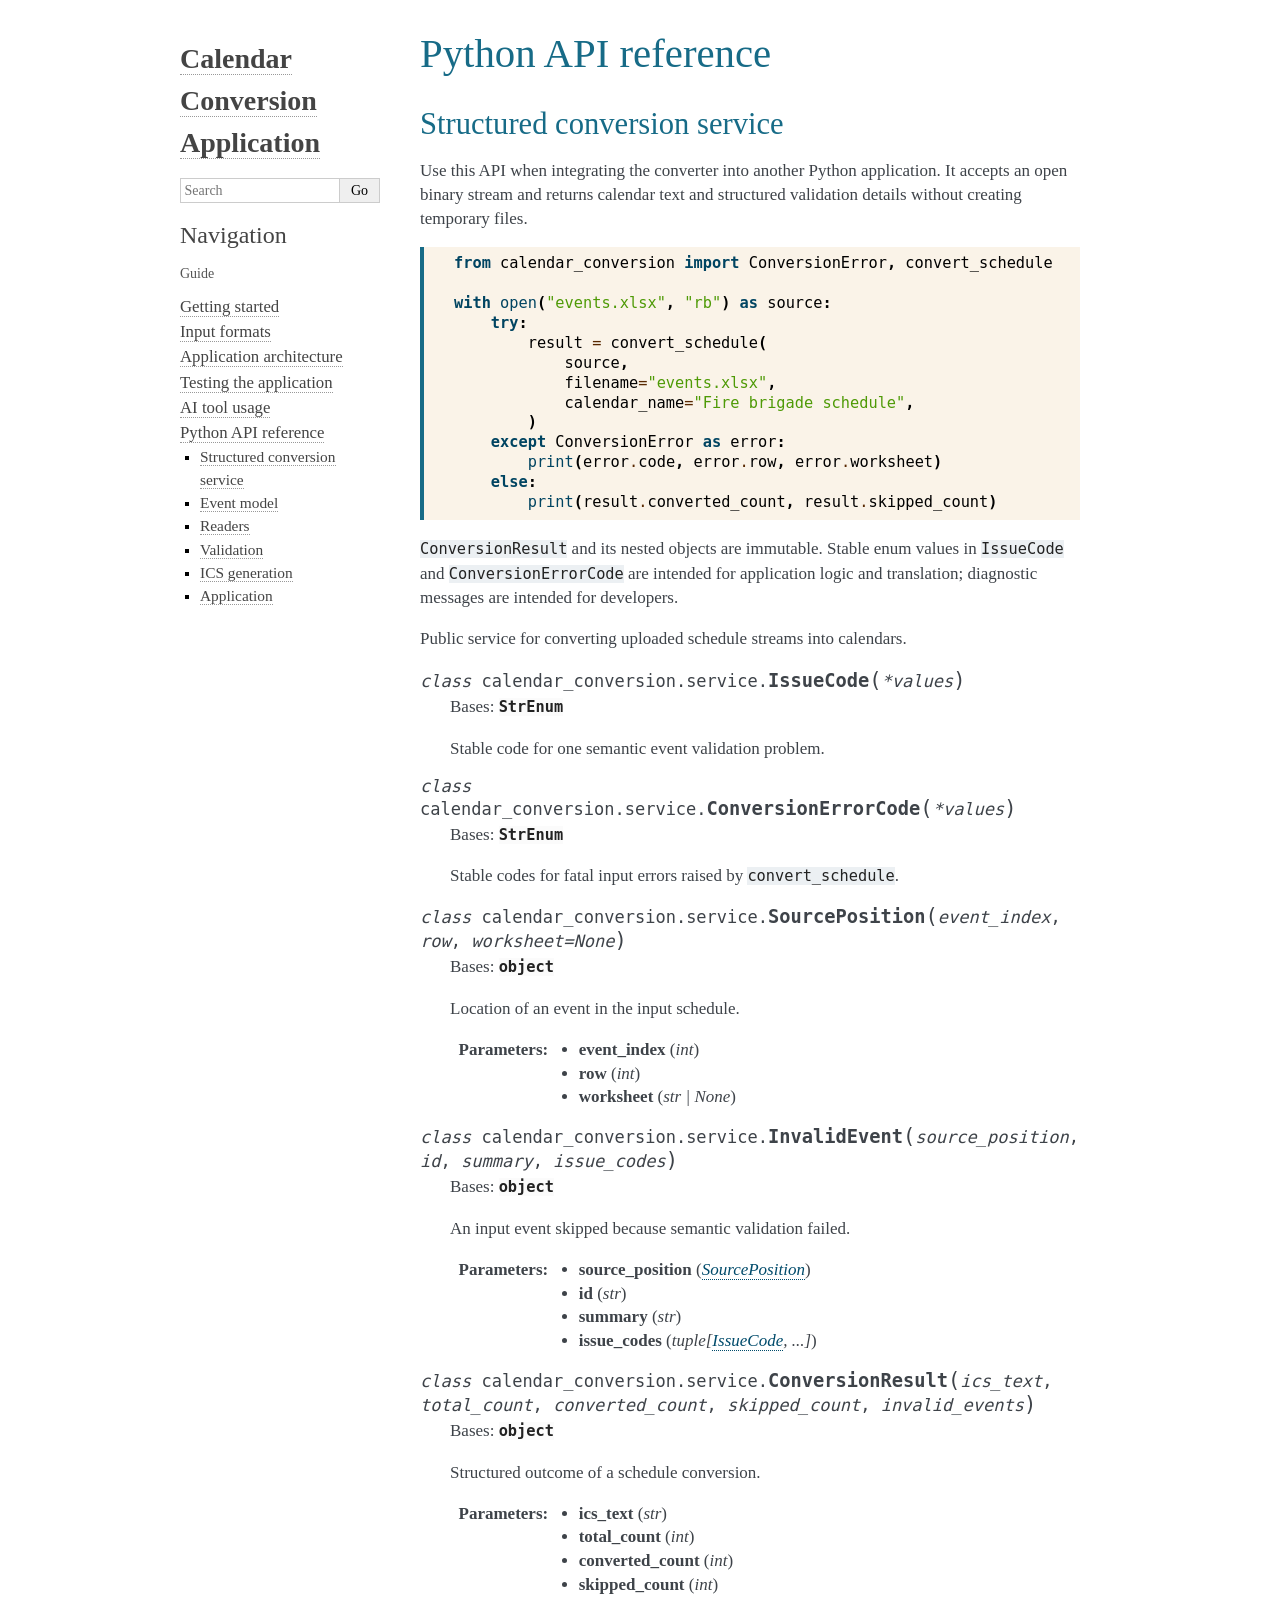
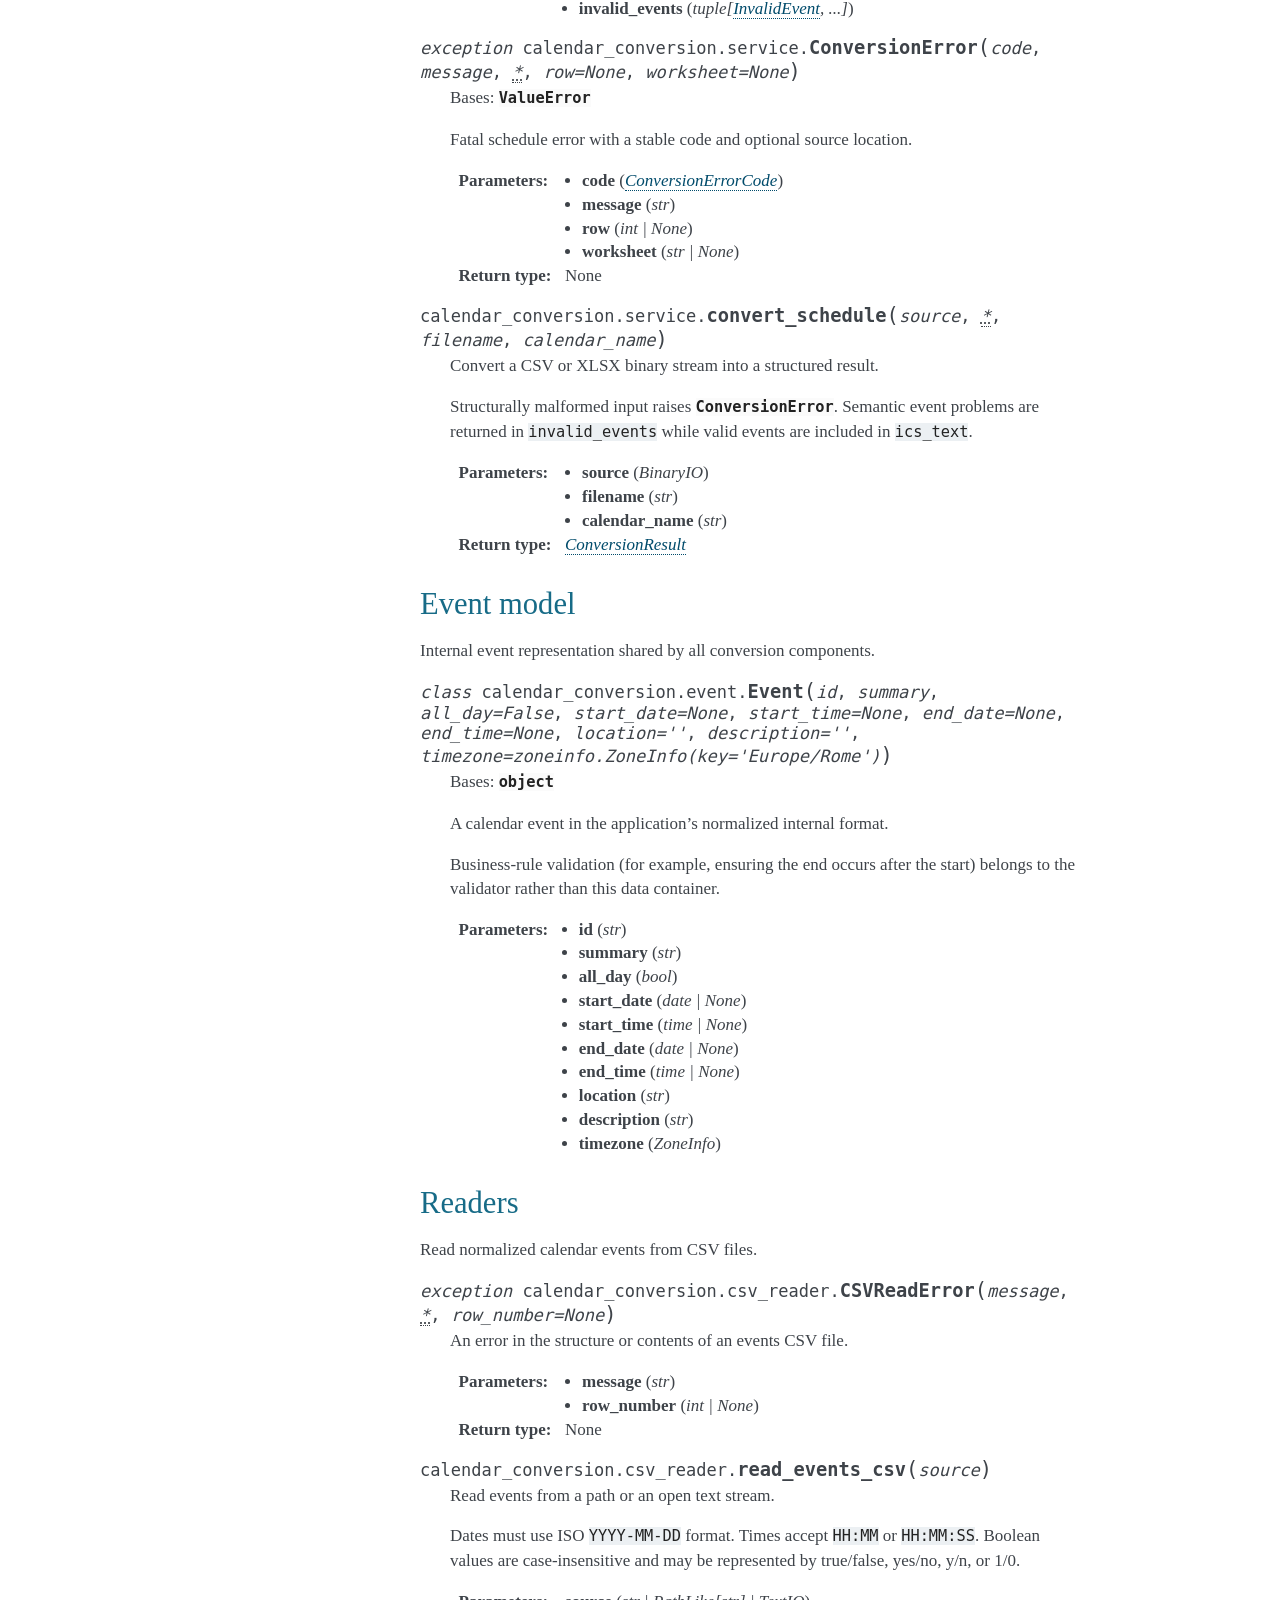
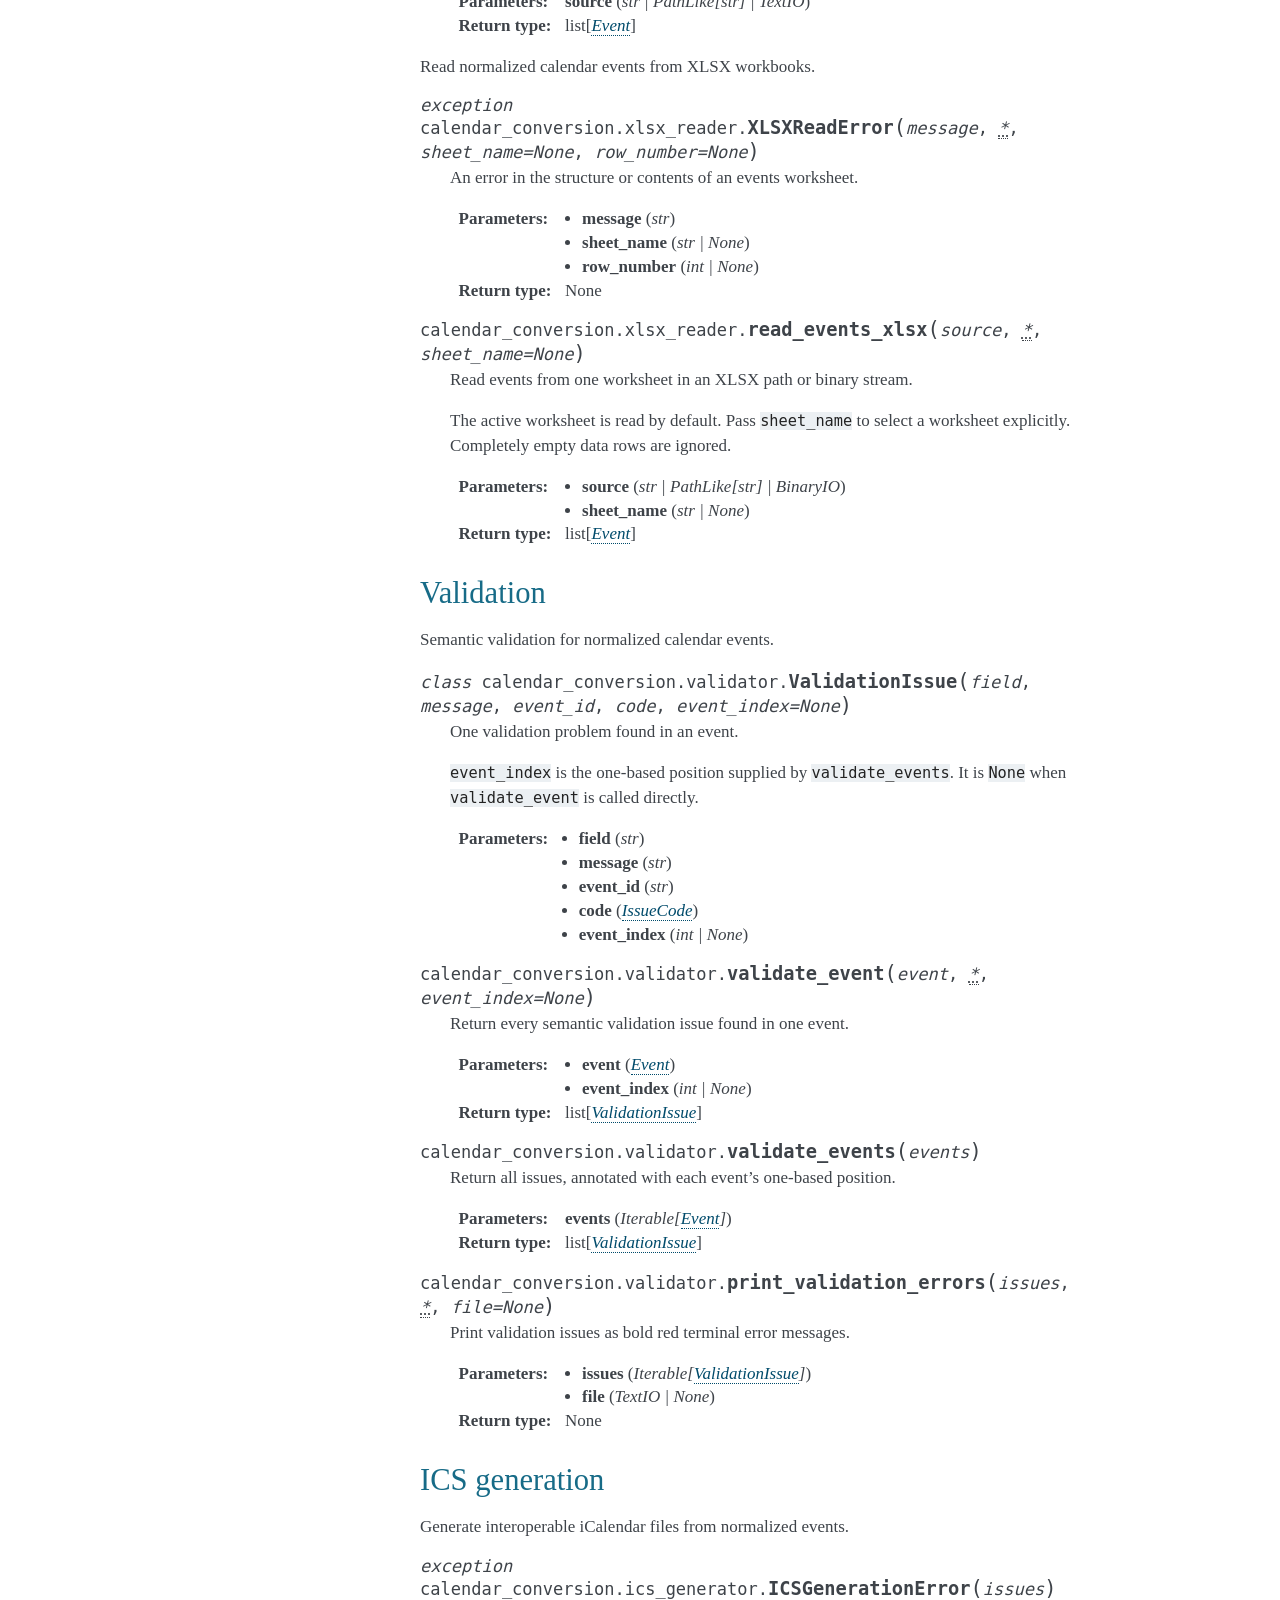
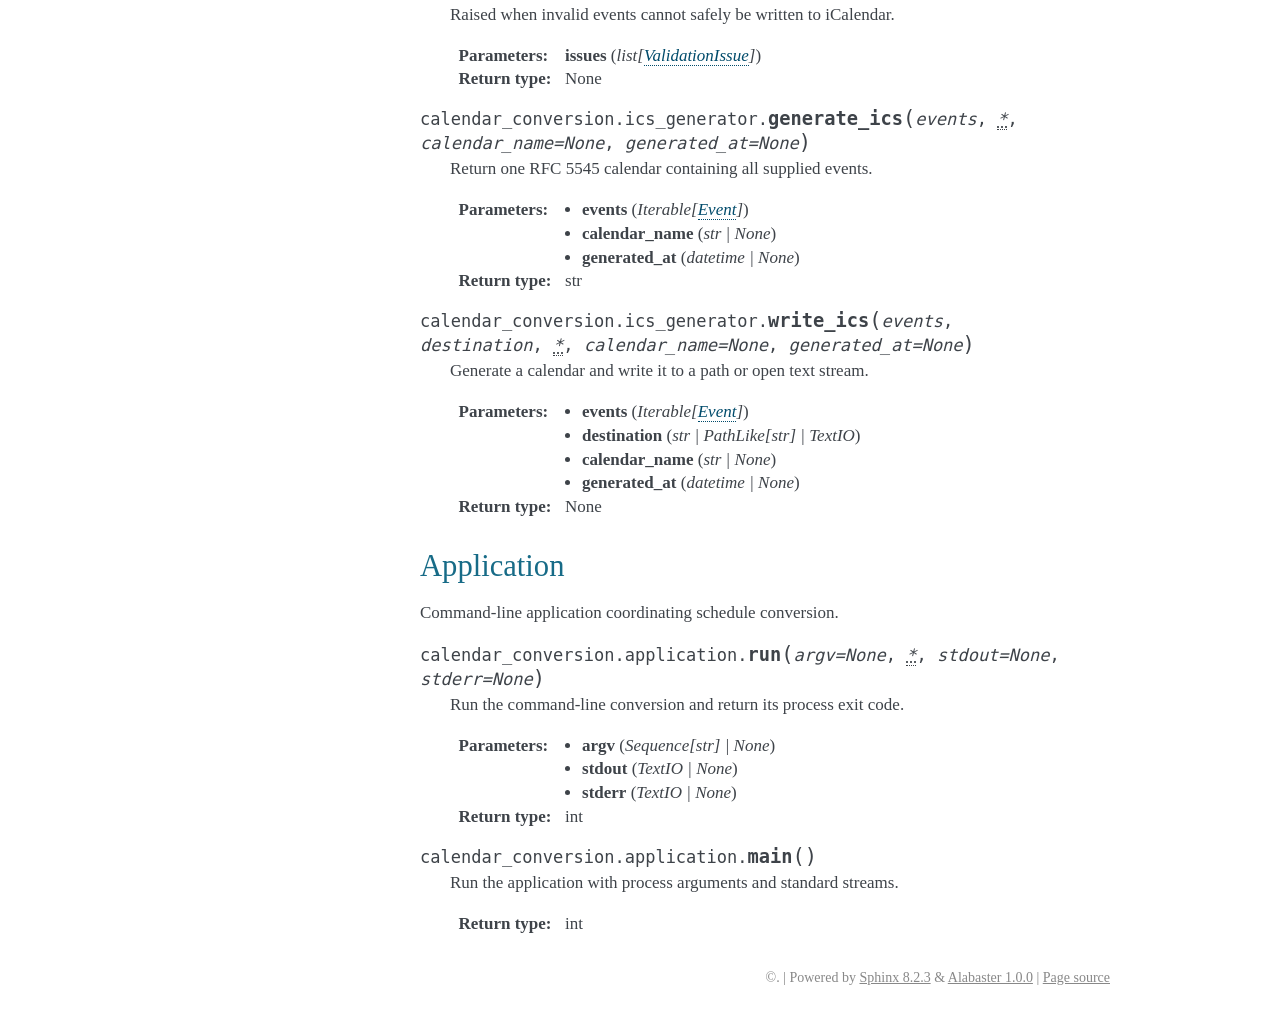
==== commit d92bee73: "Add structured conversion service" ====
--- a/docs/api.html
+++ b/docs/api.html
@@ -35,6 +35,137 @@
             
   <section id="python-api-reference">
 <h1>Python API reference<a class="headerlink" href="#python-api-reference" title="Link to this heading">¶</a></h1>
+<section id="structured-conversion-service">
+<h2>Structured conversion service<a class="headerlink" href="#structured-conversion-service" title="Link to this heading">¶</a></h2>
+<p>Use this API when integrating the converter into another Python application.
+It accepts an open binary stream and returns calendar text and structured
+validation details without creating temporary files.</p>
+<div class="highlight-python notranslate"><div class="highlight"><pre><span></span><span class="kn">from</span><span class="w"> </span><span class="nn">calendar_conversion</span><span class="w"> </span><span class="kn">import</span> <span class="n">ConversionError</span><span class="p">,</span> <span class="n">convert_schedule</span>
+
+<span class="k">with</span> <span class="nb">open</span><span class="p">(</span><span class="s2">&quot;events.xlsx&quot;</span><span class="p">,</span> <span class="s2">&quot;rb&quot;</span><span class="p">)</span> <span class="k">as</span> <span class="n">source</span><span class="p">:</span>
+    <span class="k">try</span><span class="p">:</span>
+        <span class="n">result</span> <span class="o">=</span> <span class="n">convert_schedule</span><span class="p">(</span>
+            <span class="n">source</span><span class="p">,</span>
+            <span class="n">filename</span><span class="o">=</span><span class="s2">&quot;events.xlsx&quot;</span><span class="p">,</span>
+            <span class="n">calendar_name</span><span class="o">=</span><span class="s2">&quot;Fire brigade schedule&quot;</span><span class="p">,</span>
+        <span class="p">)</span>
+    <span class="k">except</span> <span class="n">ConversionError</span> <span class="k">as</span> <span class="n">error</span><span class="p">:</span>
+        <span class="nb">print</span><span class="p">(</span><span class="n">error</span><span class="o">.</span><span class="n">code</span><span class="p">,</span> <span class="n">error</span><span class="o">.</span><span class="n">row</span><span class="p">,</span> <span class="n">error</span><span class="o">.</span><span class="n">worksheet</span><span class="p">)</span>
+    <span class="k">else</span><span class="p">:</span>
+        <span class="nb">print</span><span class="p">(</span><span class="n">result</span><span class="o">.</span><span class="n">converted_count</span><span class="p">,</span> <span class="n">result</span><span class="o">.</span><span class="n">skipped_count</span><span class="p">)</span>
+</pre></div>
+</div>
+<p><code class="docutils literal notranslate"><span class="pre">ConversionResult</span></code> and its nested objects are immutable. Stable enum values
+in <code class="docutils literal notranslate"><span class="pre">IssueCode</span></code> and <code class="docutils literal notranslate"><span class="pre">ConversionErrorCode</span></code> are intended for application
+logic and translation; diagnostic messages are intended for developers.</p>
+<p id="module-calendar_conversion.service">Public service for converting uploaded schedule streams into calendars.</p>
+<dl class="py class">
+<dt class="sig sig-object py" id="calendar_conversion.service.IssueCode">
+<em class="property"><span class="k"><span class="pre">class</span></span><span class="w"> </span></em><span class="sig-prename descclassname"><span class="pre">calendar_conversion.service.</span></span><span class="sig-name descname"><span class="pre">IssueCode</span></span><span class="sig-paren">(</span><em class="sig-param"><span class="o"><span class="pre">*</span></span><span class="n"><span class="pre">values</span></span></em><span class="sig-paren">)</span><a class="headerlink" href="#calendar_conversion.service.IssueCode" title="Link to this definition">¶</a></dt>
+<dd><p>Bases: <code class="xref py py-class docutils literal notranslate"><span class="pre">StrEnum</span></code></p>
+<p>Stable code for one semantic event validation problem.</p>
+</dd></dl>
+
+<dl class="py class">
+<dt class="sig sig-object py" id="calendar_conversion.service.ConversionErrorCode">
+<em class="property"><span class="k"><span class="pre">class</span></span><span class="w"> </span></em><span class="sig-prename descclassname"><span class="pre">calendar_conversion.service.</span></span><span class="sig-name descname"><span class="pre">ConversionErrorCode</span></span><span class="sig-paren">(</span><em class="sig-param"><span class="o"><span class="pre">*</span></span><span class="n"><span class="pre">values</span></span></em><span class="sig-paren">)</span><a class="headerlink" href="#calendar_conversion.service.ConversionErrorCode" title="Link to this definition">¶</a></dt>
+<dd><p>Bases: <code class="xref py py-class docutils literal notranslate"><span class="pre">StrEnum</span></code></p>
+<p>Stable codes for fatal input errors raised by <code class="docutils literal notranslate"><span class="pre">convert_schedule</span></code>.</p>
+</dd></dl>
+
+<dl class="py class">
+<dt class="sig sig-object py" id="calendar_conversion.service.SourcePosition">
+<em class="property"><span class="k"><span class="pre">class</span></span><span class="w"> </span></em><span class="sig-prename descclassname"><span class="pre">calendar_conversion.service.</span></span><span class="sig-name descname"><span class="pre">SourcePosition</span></span><span class="sig-paren">(</span><em class="sig-param"><span class="n"><span class="pre">event_index</span></span></em>, <em class="sig-param"><span class="n"><span class="pre">row</span></span></em>, <em class="sig-param"><span class="n"><span class="pre">worksheet</span></span><span class="o"><span class="pre">=</span></span><span class="default_value"><span class="pre">None</span></span></em><span class="sig-paren">)</span><a class="headerlink" href="#calendar_conversion.service.SourcePosition" title="Link to this definition">¶</a></dt>
+<dd><p>Bases: <code class="xref py py-class docutils literal notranslate"><span class="pre">object</span></code></p>
+<p>Location of an event in the input schedule.</p>
+<dl class="field-list simple">
+<dt class="field-odd">Parameters<span class="colon">:</span></dt>
+<dd class="field-odd"><ul class="simple">
+<li><p><strong>event_index</strong> (<em>int</em>)</p></li>
+<li><p><strong>row</strong> (<em>int</em>)</p></li>
+<li><p><strong>worksheet</strong> (<em>str</em><em> | </em><em>None</em>)</p></li>
+</ul>
+</dd>
+</dl>
+</dd></dl>
+
+<dl class="py class">
+<dt class="sig sig-object py" id="calendar_conversion.service.InvalidEvent">
+<em class="property"><span class="k"><span class="pre">class</span></span><span class="w"> </span></em><span class="sig-prename descclassname"><span class="pre">calendar_conversion.service.</span></span><span class="sig-name descname"><span class="pre">InvalidEvent</span></span><span class="sig-paren">(</span><em class="sig-param"><span class="n"><span class="pre">source_position</span></span></em>, <em class="sig-param"><span class="n"><span class="pre">id</span></span></em>, <em class="sig-param"><span class="n"><span class="pre">summary</span></span></em>, <em class="sig-param"><span class="n"><span class="pre">issue_codes</span></span></em><span class="sig-paren">)</span><a class="headerlink" href="#calendar_conversion.service.InvalidEvent" title="Link to this definition">¶</a></dt>
+<dd><p>Bases: <code class="xref py py-class docutils literal notranslate"><span class="pre">object</span></code></p>
+<p>An input event skipped because semantic validation failed.</p>
+<dl class="field-list simple">
+<dt class="field-odd">Parameters<span class="colon">:</span></dt>
+<dd class="field-odd"><ul class="simple">
+<li><p><strong>source_position</strong> (<a class="reference internal" href="#calendar_conversion.service.SourcePosition" title="calendar_conversion.service.SourcePosition"><em>SourcePosition</em></a>)</p></li>
+<li><p><strong>id</strong> (<em>str</em>)</p></li>
+<li><p><strong>summary</strong> (<em>str</em>)</p></li>
+<li><p><strong>issue_codes</strong> (<em>tuple</em><em>[</em><a class="reference internal" href="#calendar_conversion.service.IssueCode" title="calendar_conversion.validator.IssueCode"><em>IssueCode</em></a><em>, </em><em>...</em><em>]</em>)</p></li>
+</ul>
+</dd>
+</dl>
+</dd></dl>
+
+<dl class="py class">
+<dt class="sig sig-object py" id="calendar_conversion.service.ConversionResult">
+<em class="property"><span class="k"><span class="pre">class</span></span><span class="w"> </span></em><span class="sig-prename descclassname"><span class="pre">calendar_conversion.service.</span></span><span class="sig-name descname"><span class="pre">ConversionResult</span></span><span class="sig-paren">(</span><em class="sig-param"><span class="n"><span class="pre">ics_text</span></span></em>, <em class="sig-param"><span class="n"><span class="pre">total_count</span></span></em>, <em class="sig-param"><span class="n"><span class="pre">converted_count</span></span></em>, <em class="sig-param"><span class="n"><span class="pre">skipped_count</span></span></em>, <em class="sig-param"><span class="n"><span class="pre">invalid_events</span></span></em><span class="sig-paren">)</span><a class="headerlink" href="#calendar_conversion.service.ConversionResult" title="Link to this definition">¶</a></dt>
+<dd><p>Bases: <code class="xref py py-class docutils literal notranslate"><span class="pre">object</span></code></p>
+<p>Structured outcome of a schedule conversion.</p>
+<dl class="field-list simple">
+<dt class="field-odd">Parameters<span class="colon">:</span></dt>
+<dd class="field-odd"><ul class="simple">
+<li><p><strong>ics_text</strong> (<em>str</em>)</p></li>
+<li><p><strong>total_count</strong> (<em>int</em>)</p></li>
+<li><p><strong>converted_count</strong> (<em>int</em>)</p></li>
+<li><p><strong>skipped_count</strong> (<em>int</em>)</p></li>
+<li><p><strong>invalid_events</strong> (<em>tuple</em><em>[</em><a class="reference internal" href="#calendar_conversion.service.InvalidEvent" title="calendar_conversion.service.InvalidEvent"><em>InvalidEvent</em></a><em>, </em><em>...</em><em>]</em>)</p></li>
+</ul>
+</dd>
+</dl>
+</dd></dl>
+
+<dl class="py exception">
+<dt class="sig sig-object py" id="calendar_conversion.service.ConversionError">
+<em class="property"><span class="k"><span class="pre">exception</span></span><span class="w"> </span></em><span class="sig-prename descclassname"><span class="pre">calendar_conversion.service.</span></span><span class="sig-name descname"><span class="pre">ConversionError</span></span><span class="sig-paren">(</span><em class="sig-param"><span class="n"><span class="pre">code</span></span></em>, <em class="sig-param"><span class="n"><span class="pre">message</span></span></em>, <em class="sig-param"><span class="keyword-only-separator o"><abbr title="Keyword-only parameters separator (PEP 3102)"><span class="pre">*</span></abbr></span></em>, <em class="sig-param"><span class="n"><span class="pre">row</span></span><span class="o"><span class="pre">=</span></span><span class="default_value"><span class="pre">None</span></span></em>, <em class="sig-param"><span class="n"><span class="pre">worksheet</span></span><span class="o"><span class="pre">=</span></span><span class="default_value"><span class="pre">None</span></span></em><span class="sig-paren">)</span><a class="headerlink" href="#calendar_conversion.service.ConversionError" title="Link to this definition">¶</a></dt>
+<dd><p>Bases: <code class="xref py py-class docutils literal notranslate"><span class="pre">ValueError</span></code></p>
+<p>Fatal schedule error with a stable code and optional source location.</p>
+<dl class="field-list simple">
+<dt class="field-odd">Parameters<span class="colon">:</span></dt>
+<dd class="field-odd"><ul class="simple">
+<li><p><strong>code</strong> (<a class="reference internal" href="#calendar_conversion.service.ConversionErrorCode" title="calendar_conversion.service.ConversionErrorCode"><em>ConversionErrorCode</em></a>)</p></li>
+<li><p><strong>message</strong> (<em>str</em>)</p></li>
+<li><p><strong>row</strong> (<em>int</em><em> | </em><em>None</em>)</p></li>
+<li><p><strong>worksheet</strong> (<em>str</em><em> | </em><em>None</em>)</p></li>
+</ul>
+</dd>
+<dt class="field-even">Return type<span class="colon">:</span></dt>
+<dd class="field-even"><p>None</p>
+</dd>
+</dl>
+</dd></dl>
+
+<dl class="py function">
+<dt class="sig sig-object py" id="calendar_conversion.service.convert_schedule">
+<span class="sig-prename descclassname"><span class="pre">calendar_conversion.service.</span></span><span class="sig-name descname"><span class="pre">convert_schedule</span></span><span class="sig-paren">(</span><em class="sig-param"><span class="n"><span class="pre">source</span></span></em>, <em class="sig-param"><span class="keyword-only-separator o"><abbr title="Keyword-only parameters separator (PEP 3102)"><span class="pre">*</span></abbr></span></em>, <em class="sig-param"><span class="n"><span class="pre">filename</span></span></em>, <em class="sig-param"><span class="n"><span class="pre">calendar_name</span></span></em><span class="sig-paren">)</span><a class="headerlink" href="#calendar_conversion.service.convert_schedule" title="Link to this definition">¶</a></dt>
+<dd><p>Convert a CSV or XLSX binary stream into a structured result.</p>
+<p>Structurally malformed input raises <a class="reference internal" href="#calendar_conversion.service.ConversionError" title="calendar_conversion.service.ConversionError"><code class="xref py py-class docutils literal notranslate"><span class="pre">ConversionError</span></code></a>. Semantic
+event problems are returned in <code class="docutils literal notranslate"><span class="pre">invalid_events</span></code> while valid events are
+included in <code class="docutils literal notranslate"><span class="pre">ics_text</span></code>.</p>
+<dl class="field-list simple">
+<dt class="field-odd">Parameters<span class="colon">:</span></dt>
+<dd class="field-odd"><ul class="simple">
+<li><p><strong>source</strong> (<em>BinaryIO</em>)</p></li>
+<li><p><strong>filename</strong> (<em>str</em>)</p></li>
+<li><p><strong>calendar_name</strong> (<em>str</em>)</p></li>
+</ul>
+</dd>
+<dt class="field-even">Return type<span class="colon">:</span></dt>
+<dd class="field-even"><p><a class="reference internal" href="#calendar_conversion.service.ConversionResult" title="calendar_conversion.service.ConversionResult"><em>ConversionResult</em></a></p>
+</dd>
+</dl>
+</dd></dl>
+
+</section>
 <section id="module-calendar_conversion.event">
 <span id="event-model"></span><h2>Event model<a class="headerlink" href="#module-calendar_conversion.event" title="Link to this heading">¶</a></h2>
 <p>Internal event representation shared by all conversion components.</p>
@@ -145,7 +276,7 @@
 <p>Semantic validation for normalized calendar events.</p>
 <dl class="py class">
 <dt class="sig sig-object py" id="calendar_conversion.validator.ValidationIssue">
-<em class="property"><span class="k"><span class="pre">class</span></span><span class="w"> </span></em><span class="sig-prename descclassname"><span class="pre">calendar_conversion.validator.</span></span><span class="sig-name descname"><span class="pre">ValidationIssue</span></span><span class="sig-paren">(</span><em class="sig-param"><span class="n"><span class="pre">field</span></span></em>, <em class="sig-param"><span class="n"><span class="pre">message</span></span></em>, <em class="sig-param"><span class="n"><span class="pre">event_id</span></span></em>, <em class="sig-param"><span class="n"><span class="pre">event_index</span></span><span class="o"><span class="pre">=</span></span><span class="default_value"><span class="pre">None</span></span></em><span class="sig-paren">)</span><a class="headerlink" href="#calendar_conversion.validator.ValidationIssue" title="Link to this definition">¶</a></dt>
+<em class="property"><span class="k"><span class="pre">class</span></span><span class="w"> </span></em><span class="sig-prename descclassname"><span class="pre">calendar_conversion.validator.</span></span><span class="sig-name descname"><span class="pre">ValidationIssue</span></span><span class="sig-paren">(</span><em class="sig-param"><span class="n"><span class="pre">field</span></span></em>, <em class="sig-param"><span class="n"><span class="pre">message</span></span></em>, <em class="sig-param"><span class="n"><span class="pre">event_id</span></span></em>, <em class="sig-param"><span class="n"><span class="pre">code</span></span></em>, <em class="sig-param"><span class="n"><span class="pre">event_index</span></span><span class="o"><span class="pre">=</span></span><span class="default_value"><span class="pre">None</span></span></em><span class="sig-paren">)</span><a class="headerlink" href="#calendar_conversion.validator.ValidationIssue" title="Link to this definition">¶</a></dt>
 <dd><p>One validation problem found in an event.</p>
 <p><code class="docutils literal notranslate"><span class="pre">event_index</span></code> is the one-based position supplied by <code class="docutils literal notranslate"><span class="pre">validate_events</span></code>.
 It is <code class="docutils literal notranslate"><span class="pre">None</span></code> when <code class="docutils literal notranslate"><span class="pre">validate_event</span></code> is called directly.</p>
@@ -155,6 +286,7 @@
 <li><p><strong>field</strong> (<em>str</em>)</p></li>
 <li><p><strong>message</strong> (<em>str</em>)</p></li>
 <li><p><strong>event_id</strong> (<em>str</em>)</p></li>
+<li><p><strong>code</strong> (<a class="reference internal" href="#calendar_conversion.service.IssueCode" title="calendar_conversion.validator.IssueCode"><em>IssueCode</em></a>)</p></li>
 <li><p><strong>event_index</strong> (<em>int</em><em> | </em><em>None</em>)</p></li>
 </ul>
 </dd>
@@ -268,12 +400,6 @@
 <section id="module-calendar_conversion.application">
 <span id="application"></span><h2>Application<a class="headerlink" href="#module-calendar_conversion.application" title="Link to this heading">¶</a></h2>
 <p>Command-line application coordinating schedule conversion.</p>
-<dl class="py exception">
-<dt class="sig sig-object py" id="calendar_conversion.application.ApplicationError">
-<em class="property"><span class="k"><span class="pre">exception</span></span><span class="w"> </span></em><span class="sig-prename descclassname"><span class="pre">calendar_conversion.application.</span></span><span class="sig-name descname"><span class="pre">ApplicationError</span></span><a class="headerlink" href="#calendar_conversion.application.ApplicationError" title="Link to this definition">¶</a></dt>
-<dd><p>A fatal error that prevents schedule conversion.</p>
-</dd></dl>
-
 <dl class="py function">
 <dt class="sig sig-object py" id="calendar_conversion.application.run">
 <span class="sig-prename descclassname"><span class="pre">calendar_conversion.application.</span></span><span class="sig-name descname"><span class="pre">run</span></span><span class="sig-paren">(</span><em class="sig-param"><span class="n"><span class="pre">argv</span></span><span class="o"><span class="pre">=</span></span><span class="default_value"><span class="pre">None</span></span></em>, <em class="sig-param"><span class="keyword-only-separator o"><abbr title="Keyword-only parameters separator (PEP 3102)"><span class="pre">*</span></abbr></span></em>, <em class="sig-param"><span class="n"><span class="pre">stdout</span></span><span class="o"><span class="pre">=</span></span><span class="default_value"><span class="pre">None</span></span></em>, <em class="sig-param"><span class="n"><span class="pre">stderr</span></span><span class="o"><span class="pre">=</span></span><span class="default_value"><span class="pre">None</span></span></em><span class="sig-paren">)</span><a class="headerlink" href="#calendar_conversion.application.run" title="Link to this definition">¶</a></dt>
@@ -340,6 +466,7 @@
 <li class="toctree-l1"><a class="reference internal" href="testing.html">Testing the application</a></li>
 <li class="toctree-l1"><a class="reference internal" href="ai-usage.html">AI tool usage</a></li>
 <li class="toctree-l1 current"><a class="current reference internal" href="#">Python API reference</a><ul>
+<li class="toctree-l2"><a class="reference internal" href="#structured-conversion-service">Structured conversion service</a></li>
 <li class="toctree-l2"><a class="reference internal" href="#module-calendar_conversion.event">Event model</a></li>
 <li class="toctree-l2"><a class="reference internal" href="#module-calendar_conversion.csv_reader">Readers</a></li>
 <li class="toctree-l2"><a class="reference internal" href="#module-calendar_conversion.validator">Validation</a></li>
